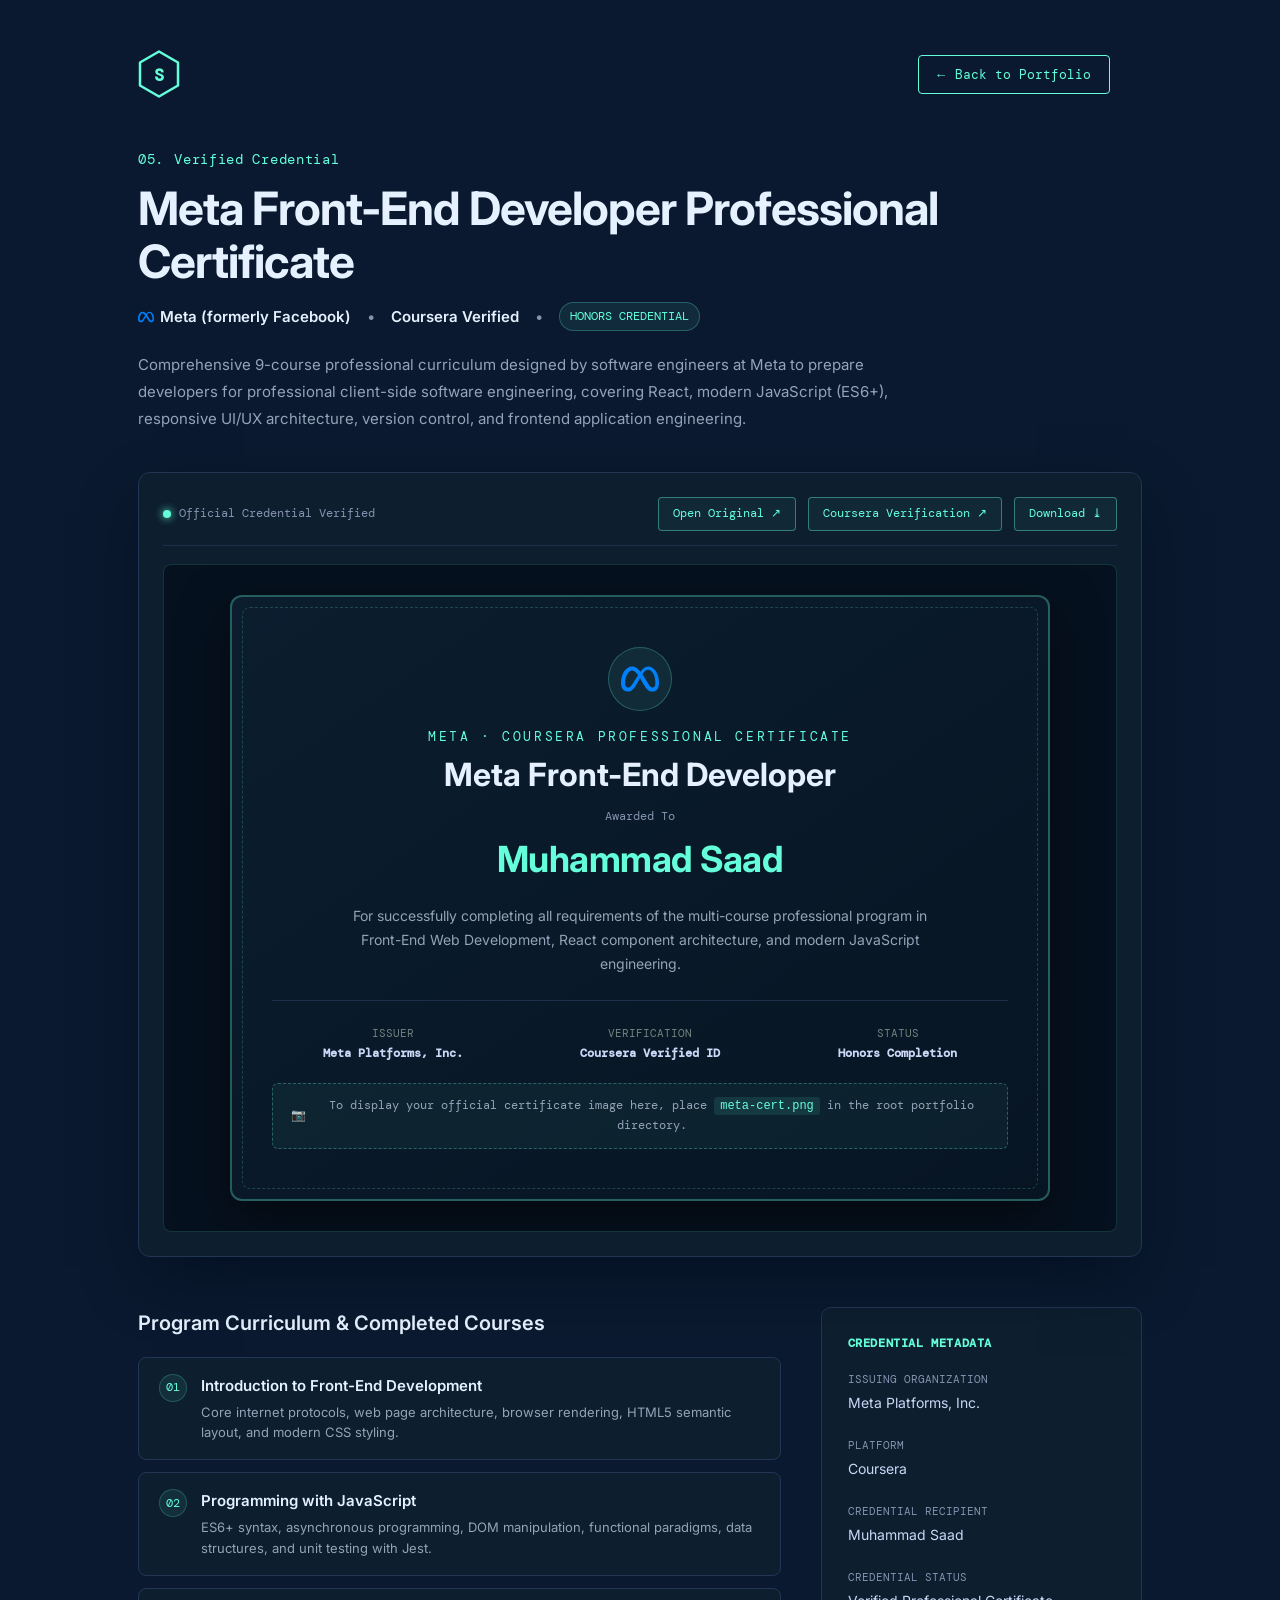
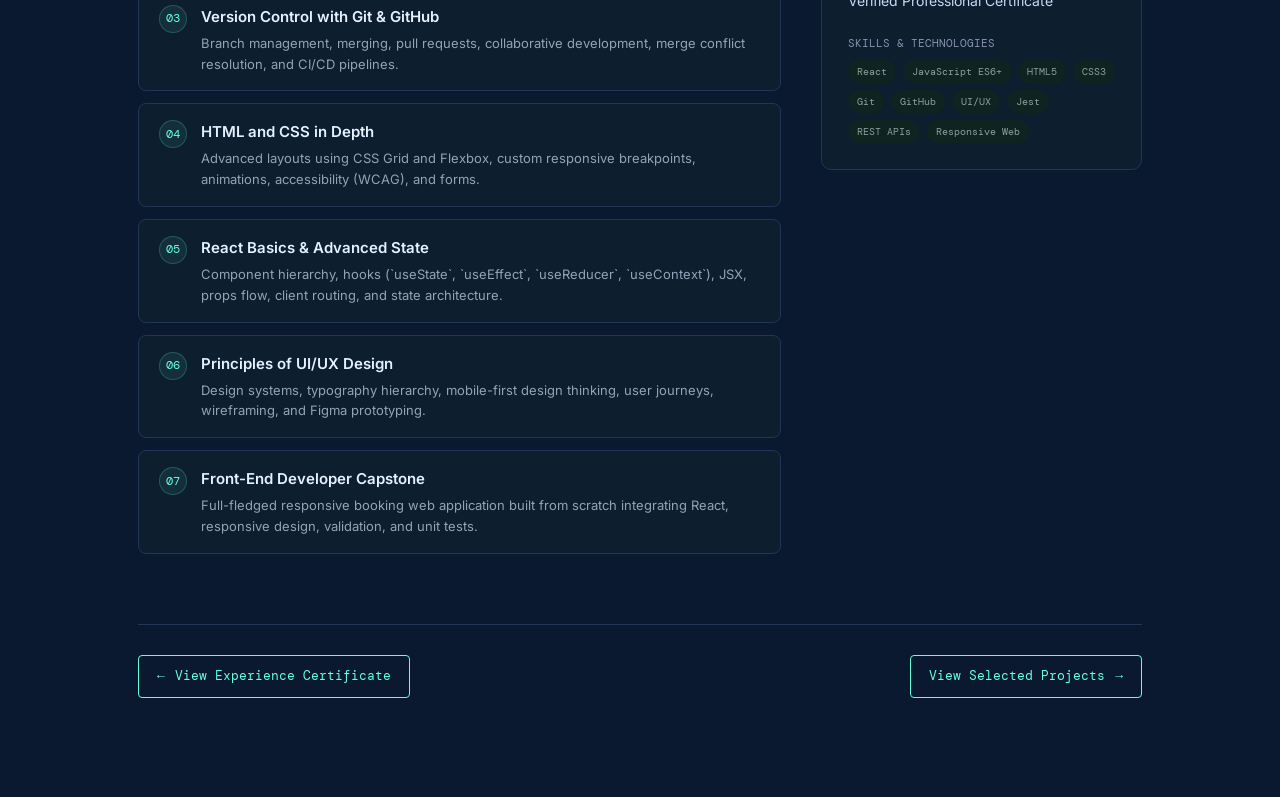
==== certifications/index.html @ 1298673d "Initial Project" ====
<!DOCTYPE html>
<html lang="en">

<head>
  <meta charset="UTF-8">
  <meta name="viewport" content="width=device-width, initial-scale=1.0">
  <meta name="description" content="Muhammad Saad — Meta Front-End Developer Professional Certificate">
  <title>Meta Certificate — Muhammad Saad</title>
  <link rel="preconnect" href="https://fonts.googleapis.com">
  <link rel="preconnect" href="https://fonts.gstatic.com" crossorigin>
  <link
    href="https://fonts.googleapis.com/css2?family=DM+Mono:wght@400;500&family=Inter:wght@400;500;600;700&display=swap"
    rel="stylesheet">
  <link rel="stylesheet" href="../style.css">
  <style>
    .cert-page {
      max-width: 1060px;
      margin: 0 auto;
      padding: 30px 28px 100px;
    }

    .cert-nav {
      display: flex;
      align-items: center;
      justify-content: space-between;
      padding: 20px 0 50px;
    }

    .back-btn {
      display: inline-flex;
      align-items: center;
      gap: 10px;
      font-family: var(--mono);
      font-size: 13px;
      color: var(--green);
      border: 1px solid var(--green);
      padding: 10px 18px;
      border-radius: 4px;
      transition: all 0.25s ease;
      background: transparent;
      text-decoration: none;
    }

    .back-btn:hover {
      background: rgba(100, 255, 218, 0.1);
      transform: translateX(-4px);
    }

    .cert-header {
      margin-bottom: 35px;
    }

    .cert-eyebrow {
      font-family: var(--mono);
      font-size: 14px;
      color: var(--green);
      margin-bottom: 12px;
      display: flex;
      align-items: center;
      gap: 10px;
      letter-spacing: 0.05em;
    }

    .cert-title {
      font-size: clamp(30px, 5vw, 46px);
      font-weight: 700;
      color: var(--white);
      line-height: 1.15;
      letter-spacing: -1px;
      margin-bottom: 14px;
    }

    .cert-meta {
      display: flex;
      flex-wrap: wrap;
      align-items: center;
      gap: 16px;
      font-size: 15px;
      color: var(--muted);
      margin-bottom: 20px;
    }

    .cert-meta .company-tag {
      color: var(--white);
      font-weight: 600;
    }

    .cert-meta .date-badge {
      font-family: var(--mono);
      font-size: 12px;
      color: var(--green);
      background: rgba(100, 255, 218, 0.08);
      border: 1px solid rgba(100, 255, 218, 0.25);
      padding: 4px 10px;
      border-radius: 20px;
    }

    .cert-description {
      max-width: 800px;
      font-size: 15px;
      line-height: 1.8;
      color: #94a3b8;
    }

    .cert-showcase {
      margin: 40px 0;
      background: #0d1e2e;
      border: 1px solid var(--line);
      border-radius: 12px;
      padding: 24px;
      box-shadow: 0 25px 60px -15px rgba(2, 12, 27, 0.7);
      position: relative;
      transition: border-color 0.3s ease;
    }

    .cert-showcase:hover {
      border-color: rgba(100, 255, 218, 0.4);
    }

    .cert-toolbar {
      display: flex;
      justify-content: space-between;
      align-items: center;
      margin-bottom: 18px;
      padding-bottom: 14px;
      border-bottom: 1px solid rgba(35, 53, 84, 0.7);
      flex-wrap: wrap;
      gap: 12px;
    }

    .cert-toolbar-info {
      font-family: var(--mono);
      font-size: 12px;
      color: var(--muted);
      display: flex;
      align-items: center;
      gap: 8px;
    }

    .cert-toolbar-info span {
      width: 8px;
      height: 8px;
      border-radius: 50%;
      background: var(--green);
      display: inline-block;
      box-shadow: 0 0 8px var(--green);
    }

    .cert-actions {
      display: flex;
      align-items: center;
      gap: 12px;
      flex-wrap: wrap;
    }

    .cert-action-btn {
      font-family: var(--mono);
      font-size: 12px;
      color: var(--green);
      border: 1px solid rgba(100, 255, 218, 0.4);
      padding: 6px 14px;
      border-radius: 4px;
      background: rgba(100, 255, 218, 0.05);
      transition: all 0.2s ease;
      text-decoration: none;
      display: inline-flex;
      align-items: center;
      gap: 6px;
    }

    .cert-action-btn:hover {
      background: rgba(100, 255, 218, 0.15);
      border-color: var(--green);
      transform: translateY(-2px);
    }

    .cert-image-frame {
      width: 100%;
      min-height: 480px;
      background: #06111f;
      border: 1px solid rgba(100, 255, 218, 0.15);
      border-radius: 8px;
      display: flex;
      align-items: center;
      justify-content: center;
      position: relative;
      overflow: hidden;
    }

    .cert-full-img {
      width: 100%;
      height: auto;
      max-height: 850px;
      object-fit: contain;
      display: block;
      border-radius: 6px;
    }

    /* Fallback certificate rendering */
    .cert-preview-card {
      width: 100%;
      max-width: 820px;
      padding: 50px 40px;
      margin: 30px auto;
      background: linear-gradient(145deg, #0b1d2e, #071523);
      border: 2px solid rgba(100, 255, 218, 0.3);
      border-radius: 12px;
      position: relative;
      box-shadow: 0 20px 50px rgba(0, 0, 0, 0.5);
      text-align: center;
    }

    .cert-preview-card::before {
      content: '';
      position: absolute;
      inset: 10px;
      border: 1px dashed rgba(100, 255, 218, 0.2);
      border-radius: 8px;
      pointer-events: none;
    }

    .cert-badge-icon {
      width: 64px;
      height: 64px;
      margin: 0 auto 16px;
      color: var(--green);
      display: flex;
      align-items: center;
      justify-content: center;
      background: rgba(100, 255, 218, 0.08);
      border: 1px solid rgba(100, 255, 218, 0.25);
      border-radius: 50%;
    }

    .cert-org-name {
      font-family: var(--mono);
      font-size: 13px;
      letter-spacing: 0.2em;
      color: var(--green);
      text-transform: uppercase;
      margin-bottom: 8px;
    }

    .cert-award-title {
      font-size: clamp(22px, 3.5vw, 32px);
      font-weight: 700;
      color: var(--white);
      margin-bottom: 12px;
      line-height: 1.25;
    }

    .cert-recipient-label {
      font-family: var(--mono);
      font-size: 12px;
      color: var(--muted);
      margin-bottom: 4px;
    }

    .cert-recipient-name {
      font-size: clamp(24px, 4vw, 36px);
      font-weight: 700;
      color: var(--green);
      letter-spacing: -0.5px;
      margin-bottom: 16px;
    }

    .cert-award-text {
      font-size: 14px;
      color: #94a3b8;
      max-width: 580px;
      margin: 0 auto 24px;
      line-height: 1.7;
    }

    .cert-seal-row {
      display: flex;
      align-items: center;
      justify-content: space-around;
      padding-top: 24px;
      border-top: 1px solid rgba(35, 53, 84, 0.8);
      margin-top: 20px;
      flex-wrap: wrap;
      gap: 16px;
    }

    .cert-seal-item {
      font-family: var(--mono);
      font-size: 11px;
      color: #73847f;
    }

    .cert-seal-item strong {
      color: #ccd6f6;
      display: block;
      font-size: 12px;
      margin-top: 2px;
    }

    .cert-hint-box {
      margin-top: 20px;
      background: rgba(100, 255, 218, 0.05);
      border: 1px dashed rgba(100, 255, 218, 0.3);
      border-radius: 6px;
      padding: 12px 18px;
      font-family: var(--mono);
      font-size: 12px;
      color: #94a3b8;
      display: inline-flex;
      align-items: center;
      gap: 8px;
    }

    .cert-hint-box code {
      color: var(--green);
      background: rgba(100, 255, 218, 0.1);
      padding: 2px 6px;
      border-radius: 3px;
    }

    /* Details Grid */
    .cert-details-grid {
      display: grid;
      grid-template-columns: 2fr 1fr;
      gap: 40px;
      margin-top: 50px;
    }

    .cert-details-block h3 {
      font-size: 20px;
      color: var(--white);
      margin-bottom: 18px;
      font-weight: 600;
    }

    .cert-modules-list {
      list-style: none;
      padding: 0;
      margin: 0;
      display: flex;
      flex-direction: column;
      gap: 12px;
    }

    .cert-module-item {
      display: flex;
      align-items: flex-start;
      gap: 14px;
      background: #0d1e2e;
      border: 1px solid var(--line);
      border-radius: 8px;
      padding: 16px 20px;
      transition: all 0.25s ease;
    }

    .cert-module-item:hover {
      border-color: rgba(100, 255, 218, 0.4);
      transform: translateX(4px);
    }

    .cert-module-num {
      font-family: var(--mono);
      font-size: 12px;
      color: var(--green);
      background: rgba(100, 255, 218, 0.08);
      border: 1px solid rgba(100, 255, 218, 0.2);
      width: 28px;
      height: 28px;
      border-radius: 50%;
      display: flex;
      align-items: center;
      justify-content: center;
      flex-shrink: 0;
    }

    .cert-module-content h4 {
      font-size: 15px;
      color: var(--white);
      margin-bottom: 4px;
      font-weight: 600;
    }

    .cert-module-content p {
      font-size: 13px;
      color: #94a3b8;
      line-height: 1.6;
      margin: 0;
    }

    .cert-sidebar {
      background: #0d1e2e;
      border: 1px solid var(--line);
      border-radius: 10px;
      padding: 26px;
      height: fit-content;
    }

    .cert-sidebar h4 {
      font-family: var(--mono);
      font-size: 12px;
      color: var(--green);
      letter-spacing: 0.05em;
      text-transform: uppercase;
      margin-bottom: 18px;
    }

    .cert-sidebar-item {
      margin-bottom: 22px;
    }

    .cert-sidebar-item:last-child {
      margin-bottom: 0;
    }

    .cert-sidebar-item label {
      display: block;
      font-family: var(--mono);
      font-size: 11px;
      color: var(--muted);
      text-transform: uppercase;
      margin-bottom: 4px;
    }

    .cert-sidebar-item p {
      color: #ccd6f6;
      font-size: 14px;
      margin: 0;
    }

    .cert-sidebar .tags {
      margin-top: 8px;
    }

    .cert-footer-nav {
      margin-top: 70px;
      padding-top: 30px;
      border-top: 1px solid var(--line);
      display: flex;
      justify-content: space-between;
      align-items: center;
      flex-wrap: wrap;
      gap: 16px;
    }

    @media (max-width: 768px) {
      .cert-page {
        padding: 20px 18px 80px;
      }

      .cert-details-grid {
        grid-template-columns: 1fr;
        gap: 30px;
      }

      .cert-showcase {
        padding: 16px;
      }

      .cert-preview-card {
        padding: 30px 18px;
      }
    }
  </style>
</head>

<body>
  <div class="cert-page">
    <nav class="cert-nav">
      <a class="logo" href="../#top" aria-label="home">
        <svg viewBox="0 0 84 96" width="42" height="48" fill="none" xmlns="http://www.w3.org/2000/svg">
          <polygon points="42 3, 80 25, 80 71, 42 93, 4 71, 4 25" stroke="#64ffda" stroke-width="5"
            stroke-linecap="round" stroke-linejoin="round" />
          <text x="42" y="61" text-anchor="middle" fill="#64ffda" font-size="34" font-family="'DM Mono', monospace"
            font-weight="600">S</text>
        </svg>
      </a>
      <a href="../#certifications" class="back-btn">
        <span>←</span> Back to Portfolio
      </a>
    </nav>

    <header class="cert-header">
      <div class="cert-eyebrow">
        <span>05.</span> Verified Credential
      </div>
      <h1 class="cert-title">Meta Front-End Developer Professional Certificate</h1>
      <div class="cert-meta">
        <span class="company-tag" style="display:inline-flex; align-items:center; gap:6px;">
          <svg viewBox="0 0 24 24" width="16" height="16" fill="#0081FB">
            <path
              d="M6.915 4.03c-1.968 0-3.683 1.28-4.871 3.113C.704 9.208 0 11.883 0 14.449c0 .706.07 1.369.21 1.973a6.624 6.624 0 0 0 .265.86 5.297 5.297 0 0 0 .371.761c.696 1.159 1.818 1.927 3.593 1.927 1.497 0 2.633-.671 3.965-2.444.76-1.012 1.144-1.626 2.663-4.32l.756-1.339.186-.325c.061.1.121.196.183.3l2.152 3.595c.724 1.21 1.665 2.556 2.47 3.314 1.046.987 1.992 1.22 3.06 1.22 1.075 0 1.876-.355 2.455-.843a3.743 3.743 0 0 0 .81-.973c.542-.939.861-2.127.861-3.745 0-2.72-.681-5.357-2.084-7.45-1.282-1.912-2.957-2.93-4.716-2.93-1.047 0-2.088.467-3.053 1.308-.652.57-1.257 1.29-1.82 2.05-.69-.875-1.335-1.547-1.958-2.056-1.182-.966-2.315-1.303-3.454-1.303zm10.16 2.053c1.147 0 2.188.758 2.992 1.999 1.132 1.748 1.647 4.195 1.647 6.4 0 1.548-.368 2.9-1.839 2.9-.58 0-1.027-.23-1.664-1.004-.496-.601-1.343-1.878-2.832-4.358l-.617-1.028a44.908 44.908 0 0 0-1.255-1.98c.07-.109.141-.224.211-.327 1.12-1.667 2.118-2.602 3.358-2.602zm-10.201.553c1.265 0 2.058.791 2.675 1.446.307.327.737.871 1.234 1.579l-1.02 1.566c-.757 1.163-1.882 3.017-2.837 4.338-1.191 1.649-1.81 1.817-2.486 1.817-.524 0-1.038-.237-1.383-.794-.263-.426-.464-1.13-.464-2.046 0-2.221.63-4.535 1.66-6.088.454-.687.964-1.226 1.533-1.533a2.264 2.264 0 0 1 1.088-.285z" />
          </svg>
          Meta (formerly Facebook)
        </span>
        <span>•</span>
        <span class="company-tag">Coursera Verified</span>
        <span>•</span>
        <span class="date-badge">HONORS CREDENTIAL</span>
      </div>
      <p class="cert-description">
        Comprehensive 9-course professional curriculum designed by software engineers at Meta to prepare developers
        for professional client-side software engineering, covering React, modern JavaScript (ES6+), responsive UI/UX
        architecture, version control, and frontend application engineering.
      </p>
    </header>

    <section class="cert-showcase">
      <div class="cert-toolbar">
        <div class="cert-toolbar-info">
          <span></span> Official Credential Verified
        </div>
        <div class="cert-actions">
          <a href="../meta-cert.png" target="_blank" class="cert-action-btn" title="Open certificate image in new tab">
            Open Original ↗
          </a>
          <a href="https://www.coursera.org/" target="_blank" rel="noreferrer" class="cert-action-btn"
            title="Verify on Coursera">
            Coursera Verification ↗
          </a>
          <a href="../meta-cert.png" target="_blank" download="Muhammad_Saad_Meta_Certificate.png"
            class="cert-action-btn" title="Download certificate image">
            Download ⤓
          </a>
        </div>
      </div>

      <div class="cert-image-frame">
        <img src="../meta-cert.png" alt="Meta Front-End Developer Certificate — Muhammad Saad" class="cert-full-img"
          style="display:none;"
          onload="this.style.display='block'; if(this.nextElementSibling) this.nextElementSibling.style.display='none';"
          onerror="this.style.display='none'; if(this.nextElementSibling) this.nextElementSibling.style.display='block';">

        <!-- High-End Fallback Certificate Rendering -->
        <div class="cert-preview-card">
          <div class="cert-badge-icon">
            <svg viewBox="0 0 24 24" width="38" height="38" fill="#0081FB" role="img" aria-label="Meta">
              <path
                d="M6.915 4.03c-1.968 0-3.683 1.28-4.871 3.113C.704 9.208 0 11.883 0 14.449c0 .706.07 1.369.21 1.973a6.624 6.624 0 0 0 .265.86 5.297 5.297 0 0 0 .371.761c.696 1.159 1.818 1.927 3.593 1.927 1.497 0 2.633-.671 3.965-2.444.76-1.012 1.144-1.626 2.663-4.32l.756-1.339.186-.325c.061.1.121.196.183.3l2.152 3.595c.724 1.21 1.665 2.556 2.47 3.314 1.046.987 1.992 1.22 3.06 1.22 1.075 0 1.876-.355 2.455-.843a3.743 3.743 0 0 0 .81-.973c.542-.939.861-2.127.861-3.745 0-2.72-.681-5.357-2.084-7.45-1.282-1.912-2.957-2.93-4.716-2.93-1.047 0-2.088.467-3.053 1.308-.652.57-1.257 1.29-1.82 2.05-.69-.875-1.335-1.547-1.958-2.056-1.182-.966-2.315-1.303-3.454-1.303zm10.16 2.053c1.147 0 2.188.758 2.992 1.999 1.132 1.748 1.647 4.195 1.647 6.4 0 1.548-.368 2.9-1.839 2.9-.58 0-1.027-.23-1.664-1.004-.496-.601-1.343-1.878-2.832-4.358l-.617-1.028a44.908 44.908 0 0 0-1.255-1.98c.07-.109.141-.224.211-.327 1.12-1.667 2.118-2.602 3.358-2.602zm-10.201.553c1.265 0 2.058.791 2.675 1.446.307.327.737.871 1.234 1.579l-1.02 1.566c-.757 1.163-1.882 3.017-2.837 4.338-1.191 1.649-1.81 1.817-2.486 1.817-.524 0-1.038-.237-1.383-.794-.263-.426-.464-1.13-.464-2.046 0-2.221.63-4.535 1.66-6.088.454-.687.964-1.226 1.533-1.533a2.264 2.264 0 0 1 1.088-.285z" />
            </svg>
          </div>
          <div class="cert-org-name">Meta · Coursera Professional Certificate</div>
          <h2 class="cert-award-title">Meta Front-End Developer</h2>
          <div class="cert-recipient-label">Awarded To</div>
          <div class="cert-recipient-name">Muhammad Saad</div>
          <p class="cert-award-text">
            For successfully completing all requirements of the multi-course professional program in Front-End Web
            Development, React component architecture, and modern JavaScript engineering.
          </p>

          <div class="cert-seal-row">
            <div class="cert-seal-item">
              ISSUER
              <strong>Meta Platforms, Inc.</strong>
            </div>
            <div class="cert-seal-item">
              VERIFICATION
              <strong>Coursera Verified ID</strong>
            </div>
            <div class="cert-seal-item">
              STATUS
              <strong>Honors Completion</strong>
            </div>
          </div>

          <div class="cert-hint-box">
            <span>📷</span>
            <span>To display your official certificate image here, place <code>meta-cert.png</code> in the root portfolio directory.</span>
          </div>
        </div>
      </div>
    </section>

    <div class="cert-details-grid">
      <div class="cert-details-block">
        <h3>Program Curriculum &amp; Completed Courses</h3>
        <ul class="cert-modules-list">
          <li class="cert-module-item">
            <span class="cert-module-num">01</span>
            <div class="cert-module-content">
              <h4>Introduction to Front-End Development</h4>
              <p>Core internet protocols, web page architecture, browser rendering, HTML5 semantic layout, and modern CSS styling.</p>
            </div>
          </li>
          <li class="cert-module-item">
            <span class="cert-module-num">02</span>
            <div class="cert-module-content">
              <h4>Programming with JavaScript</h4>
              <p>ES6+ syntax, asynchronous programming, DOM manipulation, functional paradigms, data structures, and unit testing with Jest.</p>
            </div>
          </li>
          <li class="cert-module-item">
            <span class="cert-module-num">03</span>
            <div class="cert-module-content">
              <h4>Version Control with Git &amp; GitHub</h4>
              <p>Branch management, merging, pull requests, collaborative development, merge conflict resolution, and CI/CD pipelines.</p>
            </div>
          </li>
          <li class="cert-module-item">
            <span class="cert-module-num">04</span>
            <div class="cert-module-content">
              <h4>HTML and CSS in Depth</h4>
              <p>Advanced layouts using CSS Grid and Flexbox, custom responsive breakpoints, animations, accessibility (WCAG), and forms.</p>
            </div>
          </li>
          <li class="cert-module-item">
            <span class="cert-module-num">05</span>
            <div class="cert-module-content">
              <h4>React Basics &amp; Advanced State</h4>
              <p>Component hierarchy, hooks (`useState`, `useEffect`, `useReducer`, `useContext`), JSX, props flow, client routing, and state architecture.</p>
            </div>
          </li>
          <li class="cert-module-item">
            <span class="cert-module-num">06</span>
            <div class="cert-module-content">
              <h4>Principles of UI/UX Design</h4>
              <p>Design systems, typography hierarchy, mobile-first design thinking, user journeys, wireframing, and Figma prototyping.</p>
            </div>
          </li>
          <li class="cert-module-item">
            <span class="cert-module-num">07</span>
            <div class="cert-module-content">
              <h4>Front-End Developer Capstone</h4>
              <p>Full-fledged responsive booking web application built from scratch integrating React, responsive design, validation, and unit tests.</p>
            </div>
          </li>
        </ul>
      </div>

      <aside class="cert-sidebar">
        <h4>Credential Metadata</h4>
        <div class="cert-sidebar-item">
          <label>Issuing Organization</label>
          <p>Meta Platforms, Inc.</p>
        </div>
        <div class="cert-sidebar-item">
          <label>Platform</label>
          <p>Coursera</p>
        </div>
        <div class="cert-sidebar-item">
          <label>Credential Recipient</label>
          <p>Muhammad Saad</p>
        </div>
        <div class="cert-sidebar-item">
          <label>Credential Status</label>
          <p>Verified Professional Certificate</p>
        </div>
        <div class="cert-sidebar-item">
          <label>Skills &amp; Technologies</label>
          <div class="tags">
            <span>React</span>
            <span>JavaScript ES6+</span>
            <span>HTML5</span>
            <span>CSS3</span>
            <span>Git</span>
            <span>GitHub</span>
            <span>UI/UX</span>
            <span>Jest</span>
            <span>REST APIs</span>
            <span>Responsive Web</span>
          </div>
        </div>
      </aside>
    </div>

    <div class="cert-footer-nav">
      <a href="../experience/index.html" class="back-btn">
        <span>←</span> View Experience Certificate
      </a>
      <a href="../projects/geargo.html" class="back-btn">
        View Selected Projects <span>→</span>
      </a>
    </div>
  </div>
</body>

</html>
---- style.css ----
* {
  box-sizing: border-box;
  margin: 0;
  padding: 0
}

:root {
  --bg: #0a192f;
  --bg2: #112240;
  --text: #8892b0;
  --text-bright: #ccd6f6;
  --muted: #8892b0;
  --green: #64ffda;
  --green-soft: rgba(100, 255, 218, 0.1);
  --line: #233554;
  --white: #e6f1ff;
  --mono: "DM Mono", monospace;
  --sans: "Inter", sans-serif
}

html {
  scroll-behavior: smooth;
  scroll-padding-top: 85px;
}

body {
  background: var(--bg);
  color: var(--text);
  font-family: var(--sans);
  line-height: 1.6;
  overflow-x: hidden
}

::selection {
  background: var(--green);
  color: #06100d
}

a {
  color: inherit;
  text-decoration: none
}

.site-header {
  position: fixed;
  top: 0;
  left: 0;
  width: 100%;
  height: 100px;
  padding: 0 clamp(20px, 4vw, 50px);
  display: flex;
  align-items: center;
  justify-content: space-between;
  z-index: 1000;
  background: transparent;
  box-shadow: none;
  transform: translateY(0);
  transition: transform 0.35s cubic-bezier(0.645, 0.045, 0.355, 1),
    height 0.3s ease,
    background 0.3s ease,
    box-shadow 0.3s ease;
}

/* Scrolled state: away from top, show shadow & glass effect */
.site-header.nav-scrolled {
  height: 72px;
  background: rgba(10, 25, 47, 0.85);
  backdrop-filter: blur(12px);
  -webkit-backdrop-filter: blur(12px);
  box-shadow: 0 10px 30px -10px rgba(2, 12, 27, 0.75);
}

/* Hidden state: scrolled down, slide up out of viewport */
.site-header.nav-hidden {
  transform: translateY(-100%);
  box-shadow: none;
}

.logo {
  display: flex;
  align-items: center;
  font-family: var(--mono);
  font-size: 20px;
  font-weight: 500;
  color: var(--green);
  text-decoration: none;
  letter-spacing: -0.01em;
  transition: all .25s ease;
}

.logo:hover {
  color: var(--white);
}

nav {
  display: flex;
  align-items: center;
  gap: 50px;
  margin-left: auto;
  margin-right: 32px
}

nav a {
  font: 400 13px var(--mono);
  color: #ccd6f6;
  transition: color 0.25s ease;
}

nav a:hover,
nav a.active {
  color: var(--green);
}

.resume-btn {
  border: 1px solid var(--green);
  border-radius: 4px;
  padding: 10px 16px;
  color: var(--green);
  font: 400 13px var(--mono);
  background: transparent;
  transition: .25s
}

.resume-btn:hover {
  background: rgba(100, 255, 218, .1)
}

.side-left {
  width: 40px;
  position: fixed;
  bottom: 0;
  left: 40px;
  right: auto;
  z-index: 10;
  display: flex;
  flex-direction: column;
  align-items: center
}

.social-list {
  display: flex;
  flex-direction: column;
  align-items: center;
  margin: 0;
  padding: 0;
  list-style: none;
  gap: 22px
}

.social-list a {
  color: #a8b2d1;
  display: inline-block;
  transition: .25s ease
}

.social-list a:hover {
  color: var(--green);
  transform: translateY(-3px)
}

.social-list svg {
  width: 20px;
  height: 20px
}

.side-line {
  width: 1px;
  height: 90px;
  background: #a8b2d1;
  margin-top: 20px;
  opacity: .6
}

.side-right {
  width: 40px;
  position: fixed;
  bottom: 0;
  left: auto;
  right: 40px;
  z-index: 10;
  display: flex;
  flex-direction: column;
  align-items: center
}

.email-wrapper a {
  font: 400 12px var(--mono);
  letter-spacing: .12em;
  color: #a8b2d1;
  writing-mode: vertical-rl;
  display: inline-block;
  transition: .25s ease
}

.email-wrapper a:hover {
  color: var(--green);
  transform: translateY(-3px)
}

.hero {
  max-width: 1000px;
  min-height: 100vh;
  margin: 0 auto;
  padding: 100px 28px 40px;
  display: flex;
  flex-direction: column;
  justify-content: center;
  align-items: flex-start;
}

.eyebrow {
  font: 400 16px var(--mono);
  letter-spacing: .02em;
  color: var(--green);
  margin-bottom: 28px
}

.hero h1,
.hero-title {
  font-size: clamp(40px, 8vw, 70px);
  /* font-size: 70px; */
  font-weight: 600;
  line-height: 1.1;
  letter-spacing: -1px;
  color: #ccd6f6;
  margin: 0
}

.hero h2,
.hero-subtitle {
  font-size: clamp(40px, 8vw, 50px);
  font-weight: 600;
  line-height: 1.1;
  letter-spacing: -1px;
  color: #8892b0;
  margin-top: 10px
}

.hero-copy {
  max-width: 540px;
  color: #8892b0;
  font-size: clamp(15px, 2vw, 18px);
  margin-top: 24px;
  line-height: 1.6
}

.highlight-link {
  color: var(--green);
  text-decoration: none;
  display: inline-block
}

.highlight-link:hover {
  text-decoration: underline
}

.hero-actions {
  display: flex;
  align-items: center;
  margin-top: 48px
}

.hero-btn {
  display: inline-block;
  border: 1px solid var(--green);
  color: var(--green);
  background: transparent;
  font: 500 14px var(--mono);
  padding: 20px 28px;
  border-radius: 4px;
  text-decoration: none;
  line-height: 1;
  transition: .25s cubic-bezier(.645, .045, .355, 1)
}

.hero-btn:hover {
  background: rgba(100, 255, 218, .1);
  transform: translateY(-3px)
}

.date,
.project-number,
.skill-title,
.cert-row span,
.company {
  font: 500 11px var(--mono);
  letter-spacing: .06em;
  color: var(--green)
}

.section {
  max-width: 1000px;
  margin: 0 auto;
  padding: 125px 28px 0
}

.section-label {
  display: flex;
  align-items: center;
  position: relative;
  margin-bottom: 40px;
  width: 100%;
  font-family: var(--sans);
  font-size: clamp(24px, 5vw, 25px);
  font-weight: 700;
  color: #ccd6f6;
  white-space: nowrap;
  letter-spacing: -0.02em;
  text-transform: none;
}

.section-label span {
  position: relative;
  color: var(--green);
  font-family: var(--mono);
  font-size: clamp(16px, 3vw, 20px);
  font-weight: 400;
  margin-right: 12px;
}

.section-label::after {
  content: "";
  display: block;
  position: relative;
  width: 300px;
  max-width: 100%;
  height: 1px;
  margin-left: 20px;
  background-color: var(--line);
}

.about-grid {
  display: grid;
  grid-template-columns: 1fr;
  gap: 90px
}

.about h3 {
  font-size: 30px;
  line-height: 1.3;
  font-weight: 500;
  letter-spacing: -1.2px;
  color: var(--white)
}

.about h3 em,
.contact h2 em {
  font-style: normal;
  color: #73847f
}

.about-copy {
  color: var(--muted);
  font-size: 16px;
  line-height: 1.9
}

.about-copy p+p {
  margin-top: 20px
}

.experience-row {
  display: grid;
  grid-template-columns: 250px 1fr;
  gap: 35px;
  padding: 31px 14px;
  margin: 0 -14px;
  border-top: 1px solid var(--line);
  align-items: start;
  transition: background .25s ease;
  text-decoration: none;
  color: inherit;
  cursor: pointer;
  border-radius: 6px;
}

.experience-row:last-child {
  border-bottom: 1px solid var(--line);
}

.experience-row:hover {
  background: rgba(18, 42, 36, .25);
}

.experience-row:hover .experience-main h3 {
  color: var(--green);
}

.experience-row:hover .experience-main h3 span {
  transform: translate(2px, -2px);
  display: inline-block;
  transition: transform .2s ease;
}

.experience-cert {
  width: 100%;
  aspect-ratio: 4 / 3;
  background: #0d201c;
  border: 1px solid #1d3932;
  border-radius: 6px;
  overflow: hidden;
  display: flex;
  align-items: center;
  justify-content: center;
  position: relative;
  transition: border-color .25s ease;
}

.experience-cert:hover {
  border-color: var(--green);
}

.cert-img {
  width: 100%;
  height: 100%;
  object-fit: cover;
  display: block;
}

.cert-placeholder {
  display: flex;
  flex-direction: column;
  align-items: center;
  justify-content: center;
  gap: 8px;
  width: 100%;
  height: 100%;
  color: #58716a;
  padding: 16px;
  text-align: center;
  background: linear-gradient(135deg, rgba(13, 32, 28, 0.85), rgba(8, 21, 18, 0.95));
  border: 1px dashed #27473e;
  border-radius: 5px;
  transition: .3s;
}

.experience-cert:hover .cert-placeholder {
  border-color: rgba(100, 255, 218, 0.4);
}

.cert-placeholder svg {
  color: var(--green);
  opacity: 0.85;
  transition: transform .25s ease;
}

.experience-cert:hover .cert-placeholder svg {
  transform: scale(1.08);
  opacity: 1;
}

.cert-placeholder span {
  font: 500 12px var(--mono);
  color: #b7c6c1;
  letter-spacing: .04em;
}

.cert-placeholder small {
  font: 400 10px var(--mono);
  color: #61736e;
}

.experience-main .date {
  margin-bottom: 6px;
}

.experience-main h3 {
  font-size: 18px;
  color: var(--white);
  font-weight: 600
}

.experience-main h3 span {
  color: var(--green);
  font-size: 14px;
  margin-left: 5px
}

.company {
  margin-top: 4px;
  color: #61736e
}

.experience-main>p:not(.company) {
  color: var(--muted);
  font-size: 13px;
  line-height: 1.8;
  max-width: 650px;
  margin-top: 17px
}

.tags {
  display: flex;
  flex-wrap: wrap;
  gap: 7px;
  margin-top: 16px
}

.tags span {
  font: 400 10px var(--mono);
  color: #8fa19c;
  background: #0d2420;
  border-radius: 20px;
  padding: 5px 9px
}

.projects .section-label {
  margin-bottom: 35px
}

.project-row {
  display: grid;
  grid-template-columns: 285px 1fr;
  min-height: 190px;
  border-top: 1px solid var(--line);
  padding: 27px 14px;
  margin: 0 -14px;
  gap: 34px;
  transition: background .25s ease;
  text-decoration: none;
  color: inherit;
  cursor: pointer;
  border-radius: 6px;
}

.project-row:last-of-type {
  border-bottom: 1px solid var(--line);
}

.project-row:hover {
  background: rgba(18, 42, 36, .25);
}

.project-image {
  width: 100%;
  aspect-ratio: 16 / 10;
  min-height: 150px;
  background: #0d201c;
  border: 1px solid #1d3932;
  border-radius: 6px;
  overflow: hidden;
  display: flex;
  align-items: center;
  justify-content: center;
  position: relative;
  transition: border-color .25s ease;
}

.project-row:hover .project-image,
.project-image:hover {
  border-color: var(--green);
}

.project-img {
  width: 100%;
  height: 100%;
  object-fit: cover;
  display: block;
}

/* Mobile App Project Thumbnail Framing on Home Page */
.project-image.project-image-mobile {
  background: radial-gradient(circle at center, rgba(100, 255, 218, 0.08) 0%, #07171d 75%);
  padding: 8px;
  display: flex;
  align-items: center;
  justify-content: center;
}

.mini-phone-frame {
  height: 94%;
  max-height: 156px;
  aspect-ratio: 9 / 18.5;
  background: #060e17;
  border: 3px solid #1a2c3a;
  border-radius: 14px;
  overflow: hidden;
  box-shadow: 0 8px 20px -4px rgba(0, 0, 0, 0.8), 0 0 12px rgba(100, 255, 218, 0.12);
  display: flex;
  align-items: center;
  justify-content: center;
  position: relative;
  transition: transform 0.25s ease, border-color 0.25s ease, box-shadow 0.25s ease;
}

.mini-phone-pill {
  position: absolute;
  top: 3px;
  left: 50%;
  transform: translateX(-50%);
  width: 20px;
  height: 2px;
  background: #2a3e5c;
  border-radius: 2px;
  z-index: 3;
  opacity: 0.85;
}

.project-row:hover .mini-phone-frame {
  transform: scale(1.05) translateY(-2px);
  border-color: rgba(100, 255, 218, 0.55);
  box-shadow: 0 12px 26px -4px rgba(0, 0, 0, 0.95), 0 0 20px rgba(100, 255, 218, 0.25);
}

.mini-phone-frame .project-img {
  width: 100%;
  height: 100%;
  object-fit: cover;
  display: block;
  border-radius: 10px;
}

.mini-phone-frame .project-placeholder {
  border: none;
  background: transparent;
  padding: 6px 4px;
  gap: 4px;
}

.mini-phone-frame .project-placeholder span {
  font-size: 10px;
  white-space: nowrap;
}

.mini-phone-frame .project-placeholder small {
  font-size: 8px;
}

.project-image-mobile>.project-img {
  width: auto;
  max-width: 80%;
  height: 90%;
  max-height: 154px;
  object-fit: contain;
  border-radius: 12px;
  border: 2px solid rgba(100, 255, 218, 0.25);
}

.project-placeholder {
  display: flex;
  flex-direction: column;
  align-items: center;
  justify-content: center;
  gap: 8px;
  width: 100%;
  height: 100%;
  color: #58716a;
  padding: 16px;
  text-align: center;
  background: linear-gradient(135deg, rgba(13, 32, 28, 0.85), rgba(8, 21, 18, 0.95));
  border: 1px dashed #27473e;
  border-radius: 5px;
  transition: border-color .25s ease;
}

.project-row:hover .project-placeholder,
.project-image:hover .project-placeholder {
  border-color: rgba(100, 255, 218, 0.4);
}

.project-placeholder svg {
  color: var(--green);
  opacity: 0.85;
  transition: opacity .25s ease;
}

.project-row:hover .project-placeholder svg,
.project-image:hover .project-placeholder svg {
  opacity: 1;
}

.project-placeholder span {
  font: 500 12px var(--mono);
  color: #b7c6c1;
  letter-spacing: .04em;
}

.project-placeholder small {
  font: 400 10px var(--mono);
  color: #61736e;
}

.project-row:hover .arrow {
  color: var(--green);
  transform: translate(2px, -2px);
  display: inline-block;
  transition: transform .2s ease, color .2s ease;
}

.project-info {
  padding: 2px 0
}

.project-top {
  display: flex;
  justify-content: space-between;
  align-items: center
}

.arrow {
  font-size: 16px;
  color: #58716a;
  transition: transform .2s ease, color .2s ease;
}

.project-links {
  display: flex;
  align-items: center;
  gap: 12px;
}

.project-icon-link {
  color: #73847f;
  display: inline-flex;
  align-items: center;
  justify-content: center;
  transition: all 0.2s ease;
  text-decoration: none;
  cursor: pointer;
  position: relative;
  z-index: 2;
}

.project-icon-link:hover {
  color: var(--green);
  transform: translateY(-2px);
}

.project-icon-link:hover .arrow {
  color: var(--green);
  transform: translate(2px, -2px);
}

.project-info h3 {
  font-size: 21px;
  color: var(--white);
  font-weight: 600;
  margin-top: 8px;
  letter-spacing: -.5px;
  transition: color 0.2s ease;
}

.project-row:hover .project-info h3 {
  color: var(--green);
}

.project-info>p {
  color: var(--muted);
  font-size: 12.5px;
  line-height: 1.75;
  max-width: 580px;
  margin-top: 8px
}

.project-info .tags {
  margin-top: 13px
}

.archive-link {
  text-align: right;
  margin-top: 22px;
  font: 500 11px var(--mono);
  color: var(--green)
}

.skills-grid {
  border-top: 1px solid var(--line);
  display: grid;
  grid-template-columns: 1fr 1fr
}

.skill-group {
  padding: 26px 24px 30px 0;
  border-bottom: 1px solid var(--line)
}

.skill-group:nth-child(odd) {
  border-right: 1px solid var(--line);
  padding-right: 35px
}

.skill-group:nth-child(even) {
  padding-left: 35px
}

.skill-group h3 {
  font-size: 16px;
  line-height: 1.6;
  color: #b7c6c1;
  font-weight: 500;
  margin-top: 9px
}

.learning-row {
  display: grid;
  grid-template-columns: 1fr 1fr;
  gap: 70px;
  border-bottom: 1px solid var(--line);
  padding-bottom: 35px
}

.learning-row h3 {
  font-size: 28px;
  color: var(--white);
  font-weight: 500;
  line-height: 1.25;
  margin-top: 8px
}

.learning-row>p {
  color: var(--muted);
  font-size: 13px;
  line-height: 1.8
}

.cert-compact-card {
  display: flex;
  align-items: center;
  gap: 22px;
  background: rgba(18, 42, 36, 0.22);
  border: 1px solid var(--line);
  border-radius: 8px;
  padding: 14px 20px;
  text-decoration: none;
  color: inherit;
  cursor: pointer;
  transition: all 0.25s ease;
  margin: 18px 0 32px;
}

.cert-compact-card:hover {
  background: rgba(18, 42, 36, 0.45);
  border-color: rgba(100, 255, 218, 0.4);
  /* transform: translateY(-2px); */
}

.cert-compact-thumb {
  width: 110px;
  height: 72px;
  flex-shrink: 0;
  background: #0d201c;
  border: 1px solid #1d3932;
  border-radius: 5px;
  overflow: hidden;
  display: flex;
  align-items: center;
  justify-content: center;
  position: relative;
  transition: border-color 0.25s ease;
}

.cert-compact-card:hover .cert-compact-thumb {
  border-color: var(--green);
}

.cert-placeholder-compact {
  display: flex;
  flex-direction: column;
  align-items: center;
  justify-content: center;
  gap: 4px;
  width: 100%;
  height: 100%;
  color: #58716a;
  background: linear-gradient(135deg, rgba(13, 32, 28, 0.9), rgba(8, 21, 18, 0.95));
  padding: 6px;
  text-align: center;
  border: 1px dashed #27473e;
  border-radius: 4px;
  transition: border-color 0.25s ease;
}

.cert-compact-card:hover .cert-placeholder-compact {
  border-color: rgba(100, 255, 218, 0.4);
}

.cert-placeholder-compact svg {
  color: var(--green);
  opacity: 0.85;
  transition: transform 0.2s ease;
}

.cert-compact-card:hover .cert-placeholder-compact svg {
  transform: scale(1.1);
}

.cert-placeholder-compact span {
  font: 500 10px var(--mono);
  color: #b7c6c1;
  letter-spacing: 0.04em;
}

.cert-compact-info {
  flex: 1;
  min-width: 0;
  display: flex;
  align-items: center;
  gap: 14px;
}

.meta-brand-icon {
  flex-shrink: 0;
  display: inline-block;
  vertical-align: middle;
  transition: transform 0.25s ease;
}

.cert-compact-card:hover .meta-brand-icon {
  transform: scale(1.15);
}

.cert-text-group {
  display: flex;
  flex-direction: column;
}

.cert-text-group h3 {
  font-size: 18px;
  color: var(--white);
  font-weight: 600;
  letter-spacing: -0.3px;
  margin: 0;
  transition: color 0.2s ease;
}

.cert-compact-card:hover .cert-text-group h3 {
  color: var(--green);
}

.cert-year {
  display: block;
  font: 400 13px var(--mono);
  color: var(--green);
  margin-top: 3px;
  letter-spacing: 0.05em;
}

.cert-compact-arrow {
  font-size: 18px;
  color: #58716a;
  transition: all 0.2s ease;
  padding-left: 8px;
}

.cert-compact-card:hover .cert-compact-arrow {
  color: var(--green);
  transform: translate(3px, -3px);
}

.cert-row {
  display: grid;
  grid-template-columns: 45px 1fr 100px;
  align-items: center;
  border-bottom: 1px solid var(--line);
  padding: 19px 0;
  font-size: 12px;
  color: #aebdb8;
  transition: all 0.25s ease;
}

.cert-row:hover {
  background: rgba(18, 42, 36, 0.25);
  padding-left: 10px;
  padding-right: 10px;
  border-radius: 4px;
}

.cert-row strong {
  font-weight: 500;
  color: #cad6d2;
  transition: color 0.2s ease;
}

.cert-row:hover strong {
  color: var(--green);
}

.cert-row span:last-child {
  text-align: right;
  color: #61736e;
  transition: all 0.2s ease;
}

.cert-row:hover span:last-child {
  color: var(--green);
}

.contact {
  max-width: 1000px;
  margin: 170px auto 0;
  padding: 130px 28px;
  text-align: center;
  border-top: 1px solid var(--line)
}

.contact h2 {
  font-size: clamp(38px, 6vw, 65px);
  line-height: 1.08;
  letter-spacing: -2.5px;
  color: var(--white);
  font-weight: 600;
  margin: 18px 0
}

.contact>p:not(.eyebrow) {
  color: var(--muted);
  font-size: 13px;
  margin-bottom: 30px
}

footer {
  max-width: 1000px;
  margin: auto;
  padding: 35px 28px 45px;
  border-top: 1px solid var(--line);
  display: flex;
  justify-content: space-between;
  gap: 20px;
  color: #52635e;
  font: 400 10px var(--mono)
}

footer a:hover {
  color: var(--green)
}

@media(max-width:760px) {

  html {
    scroll-padding-top: 75px;
  }

  .side-left,
  .side-right {
    display: none
  }

  .site-header {
    height: 75px;
    padding: 0 20px;
  }

  .site-header.nav-scrolled {
    height: 65px;
  }

  .site-header nav {
    display: none
  }

  .resume-btn {
    margin-left: auto
  }

  .hero {
    padding: 95px 22px 60px;
    min-height: 100vh;
  }

  .eyebrow {
    font-size: 14px;
    margin-bottom: 20px
  }

  .hero h1,
  .hero-title {
    font-size: clamp(36px, 10vw, 60px)
  }

  .hero h2,
  .hero-subtitle {
    font-size: clamp(36px, 10vw, 60px);
    margin-top: 8px
  }

  .hero-copy {
    font-size: 15px;
    margin-top: 20px
  }

  .hero-actions {
    margin-top: 36px
  }

  .hero-btn {
    padding: 16px 22px;
    font-size: 13px
  }

  .section {
    padding: 95px 22px 0
  }

  .section-label {
    font-size: clamp(20px, 5vw, 24px);
    margin-bottom: 30px;
  }

  .section-label span {
    font-size: clamp(14px, 3vw, 18px);
    margin-right: 8px;
  }

  .section-label::after {
    margin-left: 12px;
  }

  .about-grid,
  .learning-row {
    grid-template-columns: 1fr;
    gap: 25px
  }

  .about h3 {
    font-size: 26px
  }

  .experience-row {
    grid-template-columns: 1fr;
    gap: 18px;
    padding: 24px 0;
  }

  .experience-row:hover {
    padding-left: 0;
    padding-right: 0;
  }

  .experience-cert {
    max-width: 320px;
    width: 100%;
  }

  .date {
    margin-bottom: 3px
  }

  .project-row {
    grid-template-columns: 1fr;
    gap: 18px;
    padding: 23px 0
  }

  .project-image {
    max-width: 320px;
    width: 100%;
    height: auto;
    aspect-ratio: 16 / 10;
  }

  .project-row:hover {
    padding-left: 0;
    padding-right: 0
  }

  .skills-grid {
    grid-template-columns: 1fr
  }

  .skill-group:nth-child(odd) {
    border-right: 0;
    padding-right: 0
  }

  .skill-group:nth-child(even) {
    padding-left: 0
  }

  .cert-compact-card {
    gap: 14px;
    padding: 12px 14px;
  }

  .cert-compact-thumb {
    width: 90px;
    height: 60px;
  }

  .cert-compact-info h3 {
    font-size: 15px;
  }

  .cert-row {
    grid-template-columns: 35px 1fr
  }

  .cert-row span:last-child {
    display: none
  }

  .contact {
    margin-top: 120px;
    padding: 100px 22px
  }

  .contact h2 {
    letter-spacing: -1.5px
  }

  footer {
    padding: 28px 22px;
    flex-direction: column
  }
}
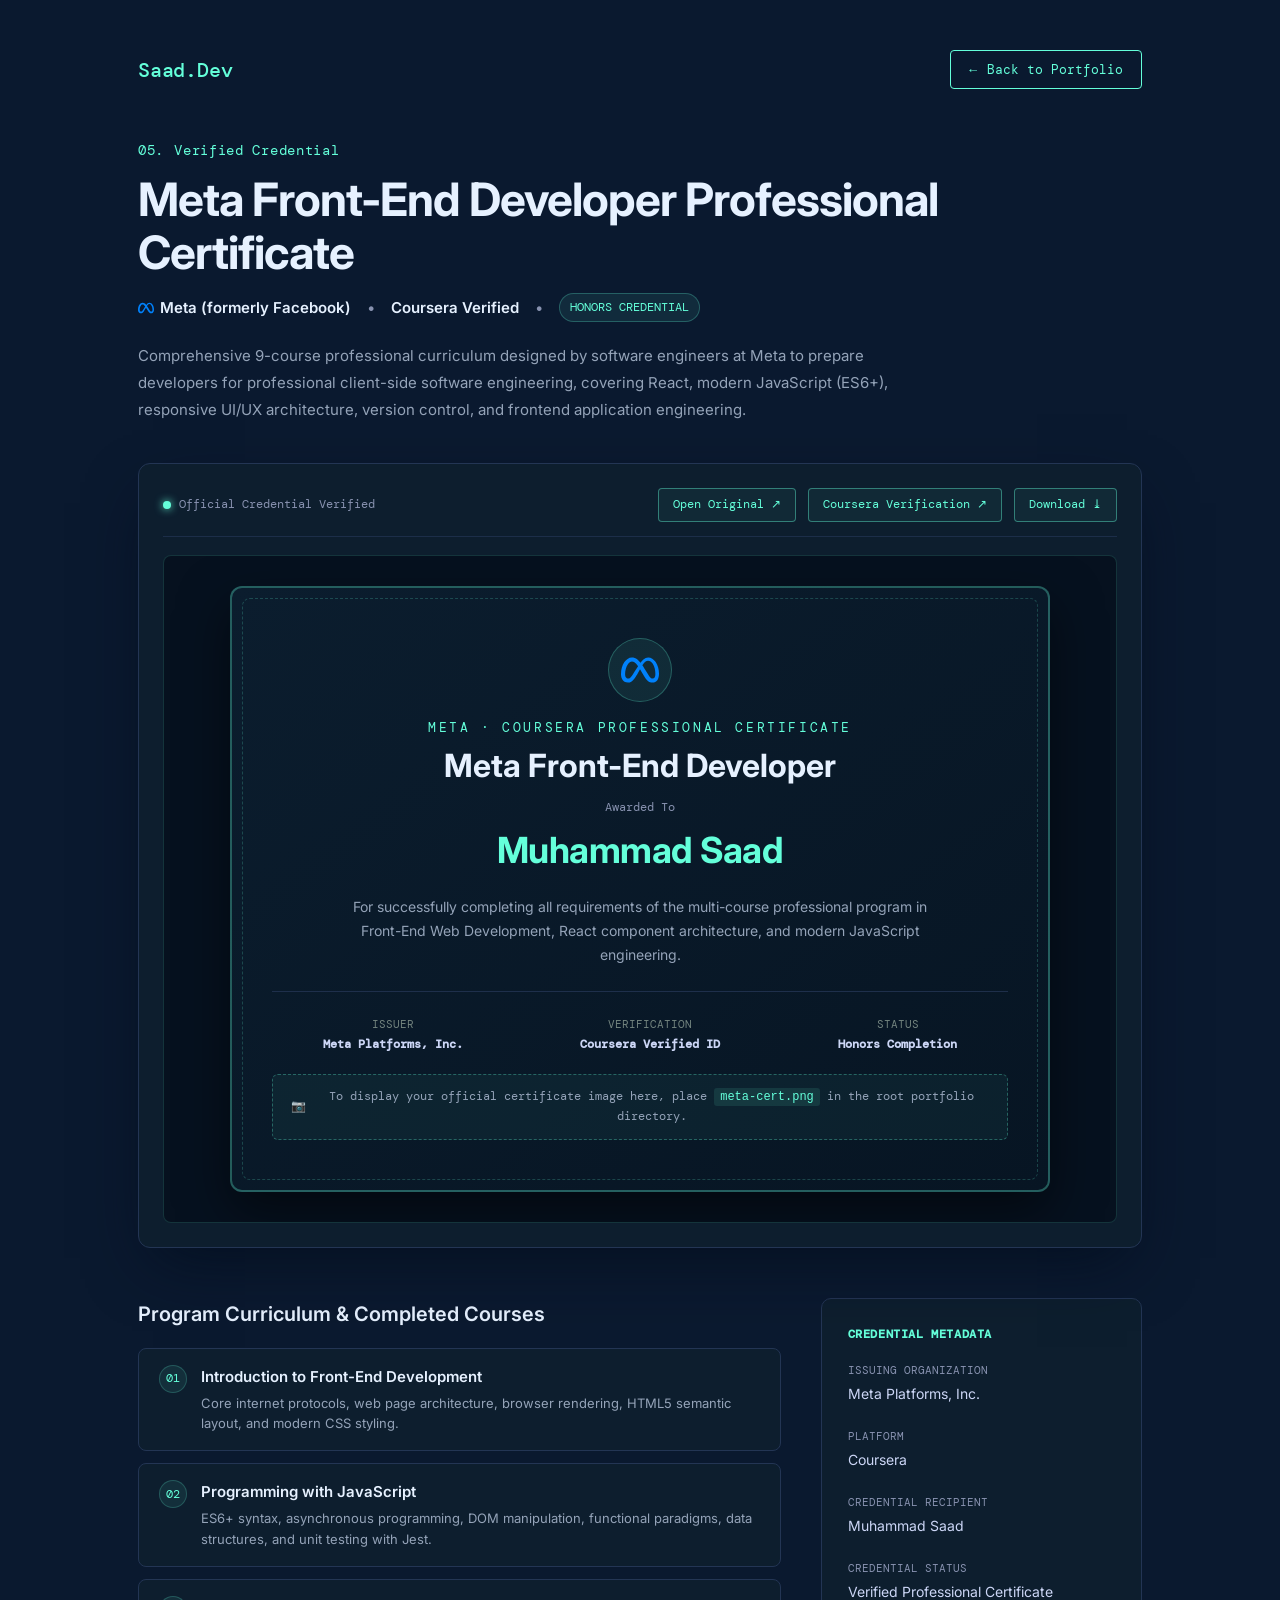
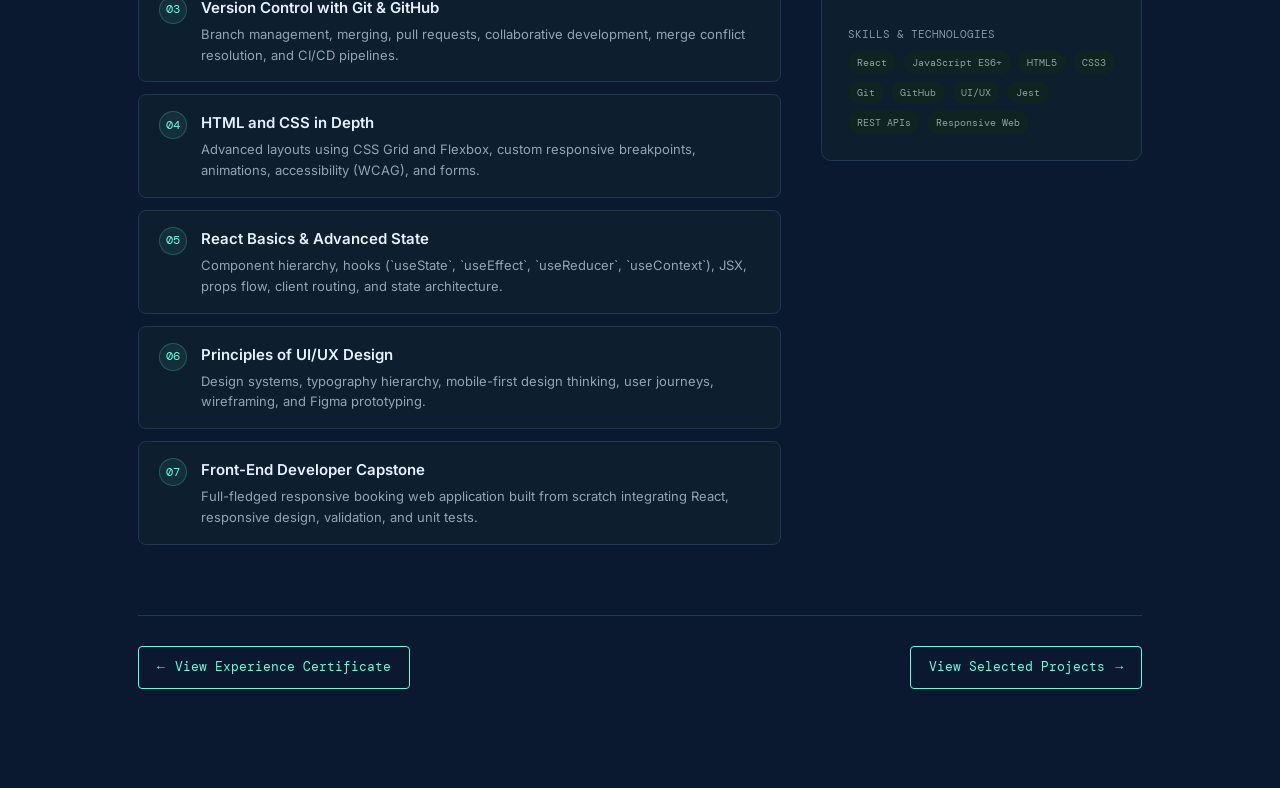
==== commit 64cdef0a: "Full Project" ====
--- a/certifications/index.html
+++ b/certifications/index.html
@@ -11,6 +11,7 @@
   <link
     href="https://fonts.googleapis.com/css2?family=DM+Mono:wght@400;500&family=Inter:wght@400;500;600;700&display=swap"
     rel="stylesheet">
+  <link rel="icon" type="image/svg+xml" href="../favicon.svg">
   <link rel="stylesheet" href="../style.css">
   <style>
     .cert-page {
@@ -465,15 +466,8 @@
 <body>
   <div class="cert-page">
     <nav class="cert-nav">
-      <a class="logo" href="../#top" aria-label="home">
-        <svg viewBox="0 0 84 96" width="42" height="48" fill="none" xmlns="http://www.w3.org/2000/svg">
-          <polygon points="42 3, 80 25, 80 71, 42 93, 4 71, 4 25" stroke="#64ffda" stroke-width="5"
-            stroke-linecap="round" stroke-linejoin="round" />
-          <text x="42" y="61" text-anchor="middle" fill="#64ffda" font-size="34" font-family="'DM Mono', monospace"
-            font-weight="600">S</text>
-        </svg>
-      </a>
-      <a href="../#certifications" class="back-btn">
+      <a class="logo" href="../index.html#top" aria-label="home">Saad.Dev</a>
+      <a href="../index.html" class="back-btn" onclick="if(window.history.length > 1){ window.history.back(); return false; }">
         <span>←</span> Back to Portfolio
       </a>
     </nav>
--- a/style.css
+++ b/style.css
@@ -97,7 +97,6 @@
   align-items: center;
   gap: 50px;
   margin-left: auto;
-  margin-right: 32px
 }
 
 nav a {
@@ -111,19 +110,139 @@
   color: var(--green);
 }
 
-.resume-btn {
-  border: 1px solid var(--green);
-  border-radius: 4px;
-  padding: 10px 16px;
-  color: var(--green);
-  font: 400 13px var(--mono);
+.menu-toggle {
+  display: none;
   background: transparent;
-  transition: .25s
-}
-
-.resume-btn:hover {
-  background: rgba(100, 255, 218, .1)
-}
+  border: 1px solid rgba(100, 255, 218, 0.28);
+  border-radius: 6px;
+  width: 42px;
+  height: 42px;
+  padding: 10px 8px;
+  flex-direction: column;
+  justify-content: space-between;
+  align-items: center;
+  cursor: pointer;
+  z-index: 1002;
+  transition: all 0.25s ease;
+}
+
+.menu-toggle:hover,
+.menu-toggle:focus-visible {
+  border-color: var(--green);
+  background: rgba(100, 255, 218, 0.08);
+  outline: none;
+}
+
+.hamburger-bar {
+  display: block;
+  width: 22px;
+  height: 2px;
+  background: var(--green);
+  border-radius: 2px;
+  transition: transform 0.3s cubic-bezier(0.645, 0.045, 0.355, 1),
+              opacity 0.2s ease;
+  transform-origin: center;
+}
+
+.menu-toggle.is-active .hamburger-bar:nth-child(1) {
+  transform: translateY(7px) rotate(45deg);
+}
+
+.menu-toggle.is-active .hamburger-bar:nth-child(2) {
+  opacity: 0;
+  transform: scaleX(0);
+}
+
+.menu-toggle.is-active .hamburger-bar:nth-child(3) {
+  transform: translateY(-7px) rotate(-45deg);
+}
+
+/* Status Marquee Ticker on Home Screen */
+.home-ticker {
+  width: 100%;
+  margin-top: 100px;
+  height: 38px;
+  background: rgba(10, 25, 47, 0.65);
+  border-top: 1px solid rgba(100, 255, 218, 0.12);
+  border-bottom: 1px solid rgba(100, 255, 218, 0.12);
+  overflow: hidden;
+  display: flex;
+  align-items: center;
+  position: relative;
+  z-index: 5;
+}
+
+.ticker-track {
+  display: flex;
+  width: max-content;
+  will-change: transform;
+  white-space: nowrap;
+  animation: tickerSlide 17s linear infinite;
+}
+
+@keyframes tickerSlide {
+  0% {
+    transform: translateX(0);
+  }
+  100% {
+    transform: translateX(-50%);
+  }
+}
+
+.ticker-content {
+  display: flex;
+  align-items: center;
+  flex-shrink: 0;
+}
+
+.ticker-item {
+  display: inline-flex;
+  align-items: center;
+  gap: 7px;
+  font: 500 11px var(--mono);
+  color: var(--text-bright);
+  letter-spacing: 0.1em;
+  padding: 0 16px;
+  user-select: none;
+}
+
+.ticker-icon {
+  font-size: 13px;
+  display: inline-flex;
+  align-items: center;
+}
+
+.ticker-bullet {
+  color: var(--green);
+  font-size: 11px;
+  opacity: 0.7;
+  padding: 0 4px;
+  user-select: none;
+}
+
+.ticker-status-dot {
+  display: inline-block;
+  width: 8px;
+  height: 8px;
+  border-radius: 50%;
+  background: #00ff00;
+  box-shadow: 0 0 10px #00ff00;
+  animation: pulseTickerDot 2s infinite ease-in-out;
+}
+
+@keyframes pulseTickerDot {
+  0%, 100% {
+    transform: scale(1);
+    opacity: 1;
+    box-shadow: 0 0 6px #00ff00;
+  }
+  50% {
+    transform: scale(1.3);
+    opacity: 0.75;
+    box-shadow: 0 0 14px #00ff00;
+  }
+}
+
 
 .side-left {
   width: 40px;
@@ -199,9 +318,9 @@
 
 .hero {
   max-width: 1000px;
-  min-height: 100vh;
+  min-height: calc(100vh - 145px);
   margin: 0 auto;
-  padding: 100px 28px 40px;
+  padding: 40px 28px 60px;
   display: flex;
   flex-direction: column;
   justify-content: center;
@@ -1008,6 +1127,28 @@
   margin-bottom: 30px
 }
 
+.primary-btn {
+  display: inline-block;
+  border: 1px solid var(--green);
+  color: var(--green);
+  background: transparent;
+  font: 500 14px var(--mono);
+  padding: 18px 28px;
+  border-radius: 4px;
+  text-decoration: none;
+  line-height: 1;
+  transition: .25s cubic-bezier(.645, .045, .355, 1);
+}
+
+.primary-btn:hover {
+  background: rgba(100, 255, 218, .1);
+  transform: translateY(-3px);
+}
+
+.mobile-social-pill {
+  display: none;
+}
+
 footer {
   max-width: 1000px;
   margin: auto;
@@ -1044,17 +1185,82 @@
     height: 65px;
   }
 
+  .menu-toggle {
+    display: flex;
+    margin-left: auto;
+  }
+
+
   .site-header nav {
-    display: none
-  }
-
-  .resume-btn {
-    margin-left: auto
+    position: fixed;
+    top: 0;
+    right: 0;
+    bottom: 0;
+    width: min(78vw, 320px);
+    height: 100vh;
+    background: #112240;
+    box-shadow: -10px 0 30px -10px rgba(2, 12, 27, 0.9);
+    border-left: 1px solid rgba(100, 255, 218, 0.15);
+    display: flex;
+    flex-direction: column;
+    justify-content: center;
+    align-items: center;
+    gap: 28px;
+    padding: 60px 24px;
+    margin: 0;
+    z-index: 1001;
+    transform: translateX(100%);
+    visibility: hidden;
+    transition: transform 0.35s cubic-bezier(0.645, 0.045, 0.355, 1),
+                visibility 0.35s ease;
+  }
+
+  .site-header nav.nav-open {
+    transform: translateX(0);
+    visibility: visible;
+  }
+
+  .site-header nav a {
+    font-size: 15px;
+    letter-spacing: 0.08em;
+    padding: 10px 20px;
+    width: 100%;
+    text-align: center;
+    border-radius: 6px;
+    color: #ccd6f6;
+    transition: all 0.2s ease;
+  }
+
+  .site-header nav a:hover,
+  .site-header nav a.active {
+    color: var(--green);
+    background: rgba(100, 255, 218, 0.07);
+  }
+
+  .site-header.nav-open-header {
+    transform: translateY(0) !important;
+  }
+
+  .home-ticker {
+    margin-top: 85px;
+    height: 34px;
   }
 
   .hero {
-    padding: 95px 22px 60px;
-    min-height: 100vh;
+    padding: 30px 22px 50px;
+    min-height: auto;
+  }
+
+  .ticker-item {
+    font-size: 10px;
+    letter-spacing: 0.08em;
+    padding: 0 12px;
+    gap: 5px;
+  }
+
+  .ticker-bullet {
+    font-size: 10px;
+    padding: 0 2px;
   }
 
   .eyebrow {
@@ -1129,6 +1335,8 @@
   .experience-cert {
     max-width: 320px;
     width: 100%;
+    margin: 0 auto;
+    justify-self: center;
   }
 
   .date {
@@ -1146,6 +1354,8 @@
     width: 100%;
     height: auto;
     aspect-ratio: 16 / 10;
+    margin: 0 auto;
+    justify-self: center;
   }
 
   .project-row:hover {
@@ -1201,4 +1411,47 @@
     padding: 28px 22px;
     flex-direction: column
   }
+
+  .mobile-social-pill {
+    display: inline-flex;
+    align-items: center;
+    gap: 14px;
+    margin: 45px auto 0;
+    padding: 10px 22px;
+    background: rgba(17, 34, 64, 0.9);
+    border: 1px solid rgba(100, 255, 218, 0.28);
+    border-radius: 9999px;
+    box-shadow: 0 10px 25px -5px rgba(2, 12, 27, 0.8), 0 0 15px -2px rgba(100, 255, 218, 0.12);
+  }
+
+  .mobile-social-pill .pill-link {
+    display: inline-flex;
+    align-items: center;
+    gap: 8px;
+    font: 500 12.5px var(--mono);
+    color: #ccd6f6;
+    text-decoration: none;
+    transition: all 0.2s ease;
+  }
+
+  .mobile-social-pill .pill-link svg {
+    color: var(--green);
+    transition: transform 0.2s ease;
+  }
+
+  .mobile-social-pill .pill-link:hover,
+  .mobile-social-pill .pill-link:active {
+    color: var(--green);
+  }
+
+  .mobile-social-pill .pill-link:hover svg,
+  .mobile-social-pill .pill-link:active svg {
+    transform: scale(1.15);
+  }
+
+  .mobile-social-pill .pill-separator {
+    color: rgba(100, 255, 218, 0.35);
+    font-size: 11px;
+    user-select: none;
+  }
 }
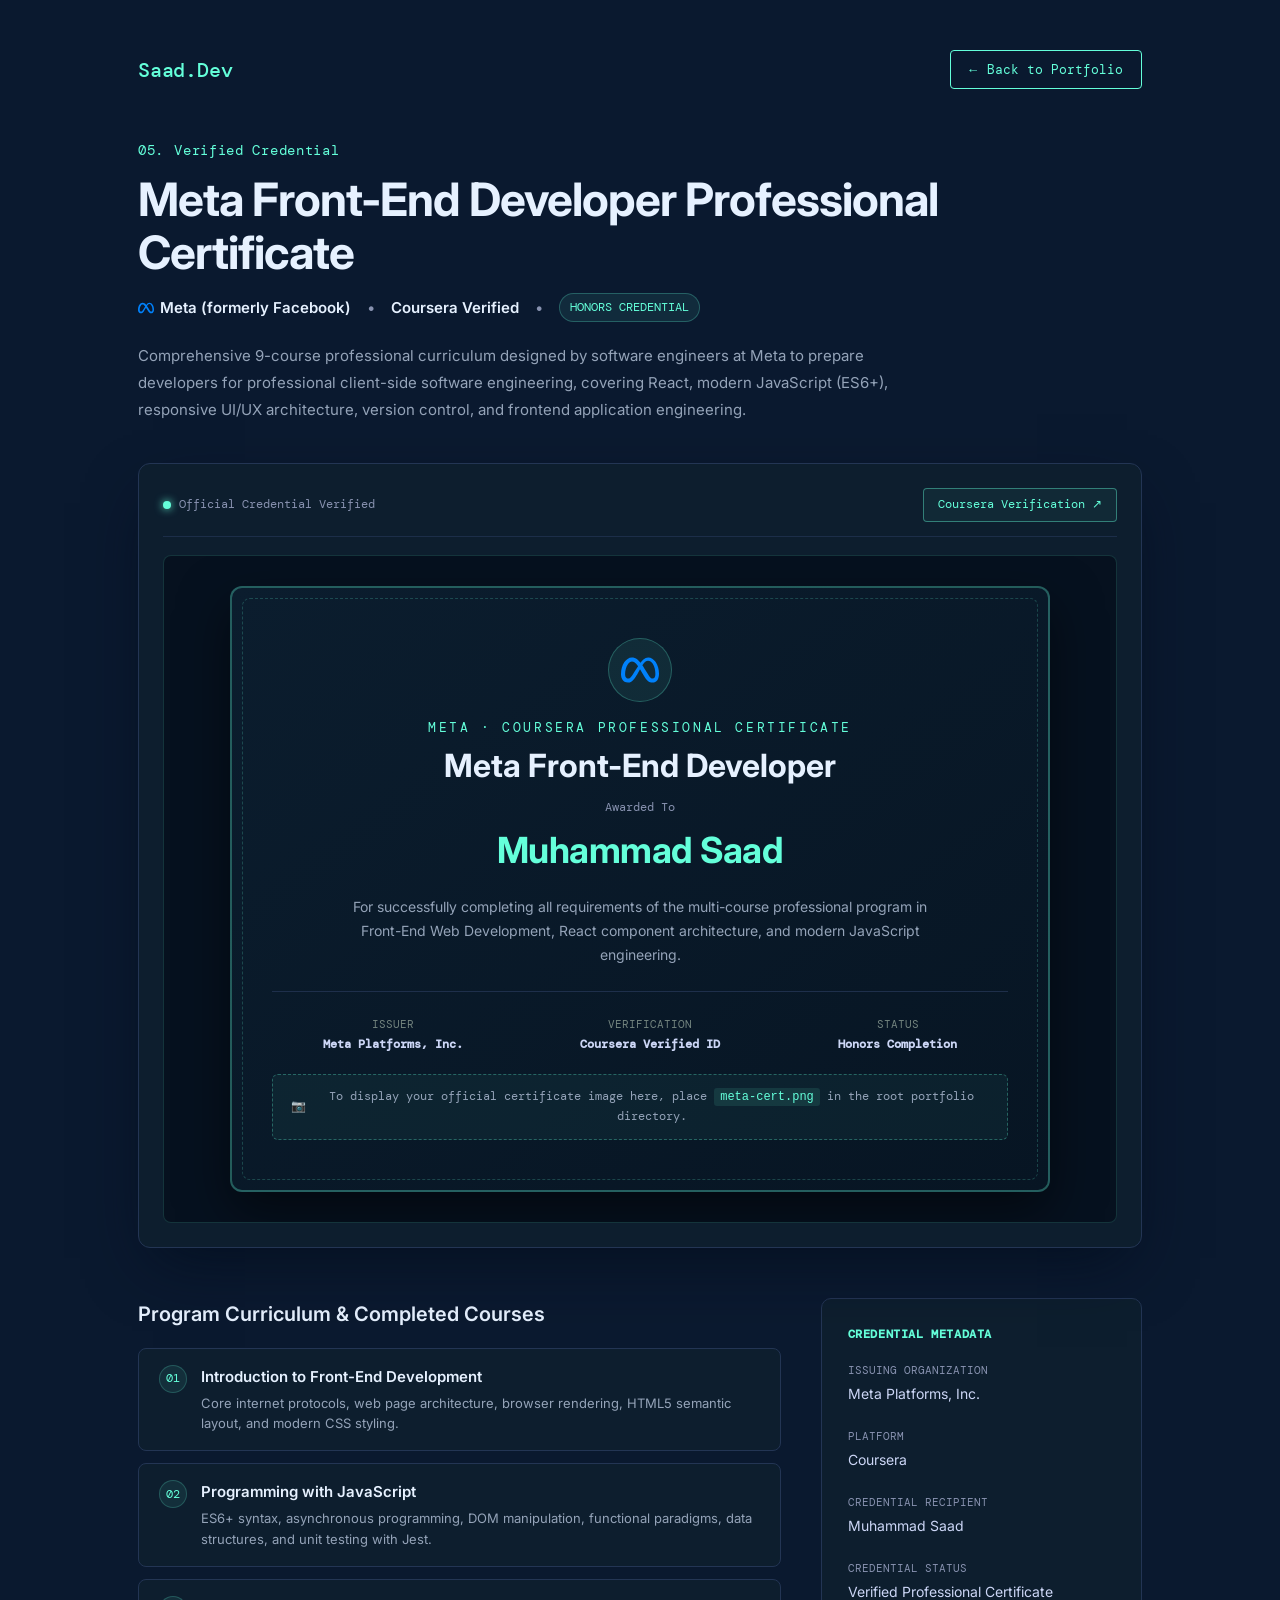
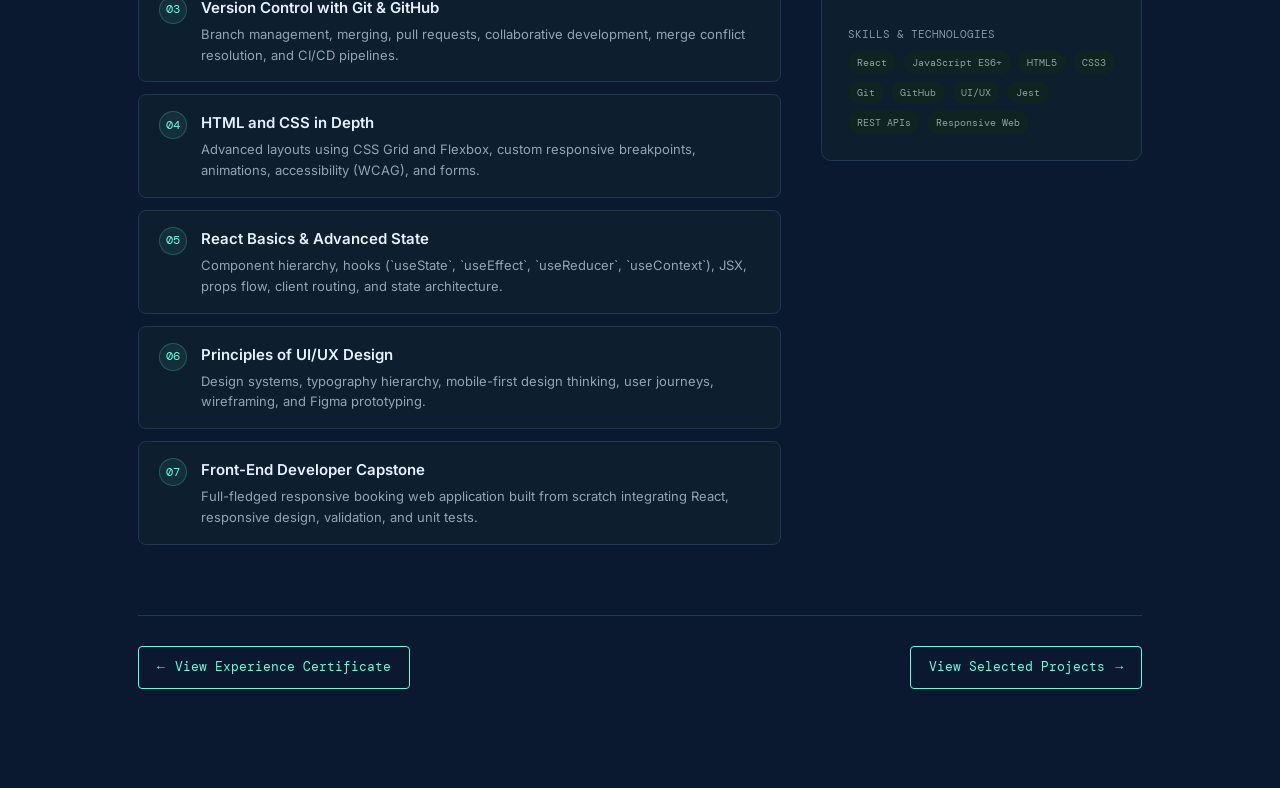
==== commit 8688026b: "Portfolio Ready" ====
--- a/certifications/index.html
+++ b/certifications/index.html
@@ -503,17 +503,17 @@
           <span></span> Official Credential Verified
         </div>
         <div class="cert-actions">
-          <a href="../meta-cert.png" target="_blank" class="cert-action-btn" title="Open certificate image in new tab">
+          <!-- <a href="../meta-cert.png" target="_blank" class="cert-action-btn" title="Open certificate image in new tab">
             Open Original ↗
-          </a>
+          </a> -->
           <a href="https://www.coursera.org/" target="_blank" rel="noreferrer" class="cert-action-btn"
             title="Verify on Coursera">
             Coursera Verification ↗
           </a>
-          <a href="../meta-cert.png" target="_blank" download="Muhammad_Saad_Meta_Certificate.png"
+          <!-- <a href="../meta-cert.png" target="_blank" download="Muhammad_Saad_Meta_Certificate.png"
             class="cert-action-btn" title="Download certificate image">
             Download ⤓
-          </a>
+          </a> -->
         </div>
       </div>
 
--- a/style.css
+++ b/style.css
@@ -1247,8 +1247,13 @@
   }
 
   .hero {
-    padding: 30px 22px 50px;
-    min-height: auto;
+    padding: 40px 22px 60px;
+    min-height: calc(100vh - 120px);
+    display: flex;
+    flex-direction: column;
+    justify-content: center;
+    align-items: center;
+    text-align: center;
   }
 
   .ticker-item {
@@ -1265,32 +1270,42 @@
 
   .eyebrow {
     font-size: 14px;
-    margin-bottom: 20px
+    margin-bottom: 20px;
+    text-align: center;
   }
 
   .hero h1,
   .hero-title {
-    font-size: clamp(36px, 10vw, 60px)
+    font-size: clamp(36px, 10vw, 60px);
+    text-align: center;
   }
 
   .hero h2,
   .hero-subtitle {
     font-size: clamp(36px, 10vw, 60px);
-    margin-top: 8px
+    margin-top: 8px;
+    text-align: center;
   }
 
   .hero-copy {
     font-size: 15px;
-    margin-top: 20px
+    margin-top: 20px;
+    text-align: center;
+    max-width: 500px;
+    margin-left: auto;
+    margin-right: auto;
   }
 
   .hero-actions {
-    margin-top: 36px
+    margin-top: 36px;
+    justify-content: center;
+    width: 100%;
   }
 
   .hero-btn {
     padding: 16px 22px;
-    font-size: 13px
+    font-size: 13px;
+    text-align: center;
   }
 
   .section {
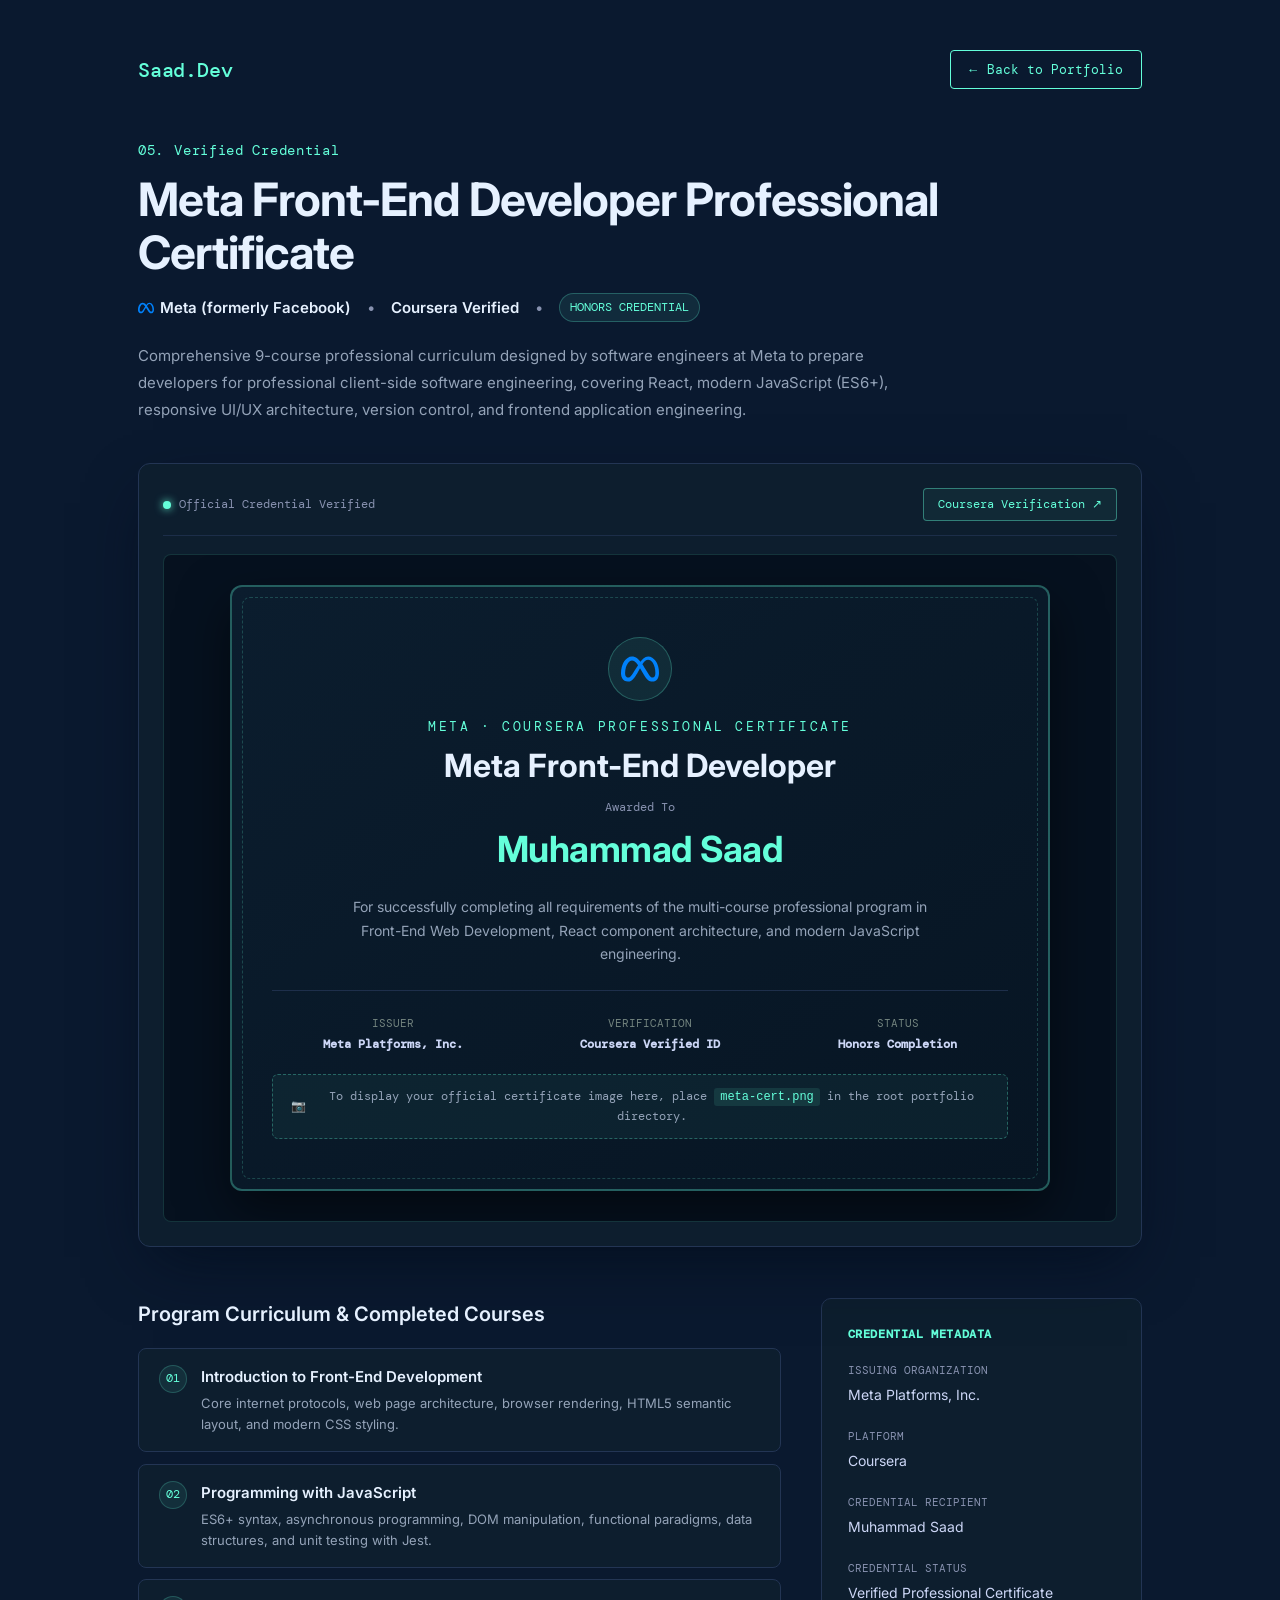
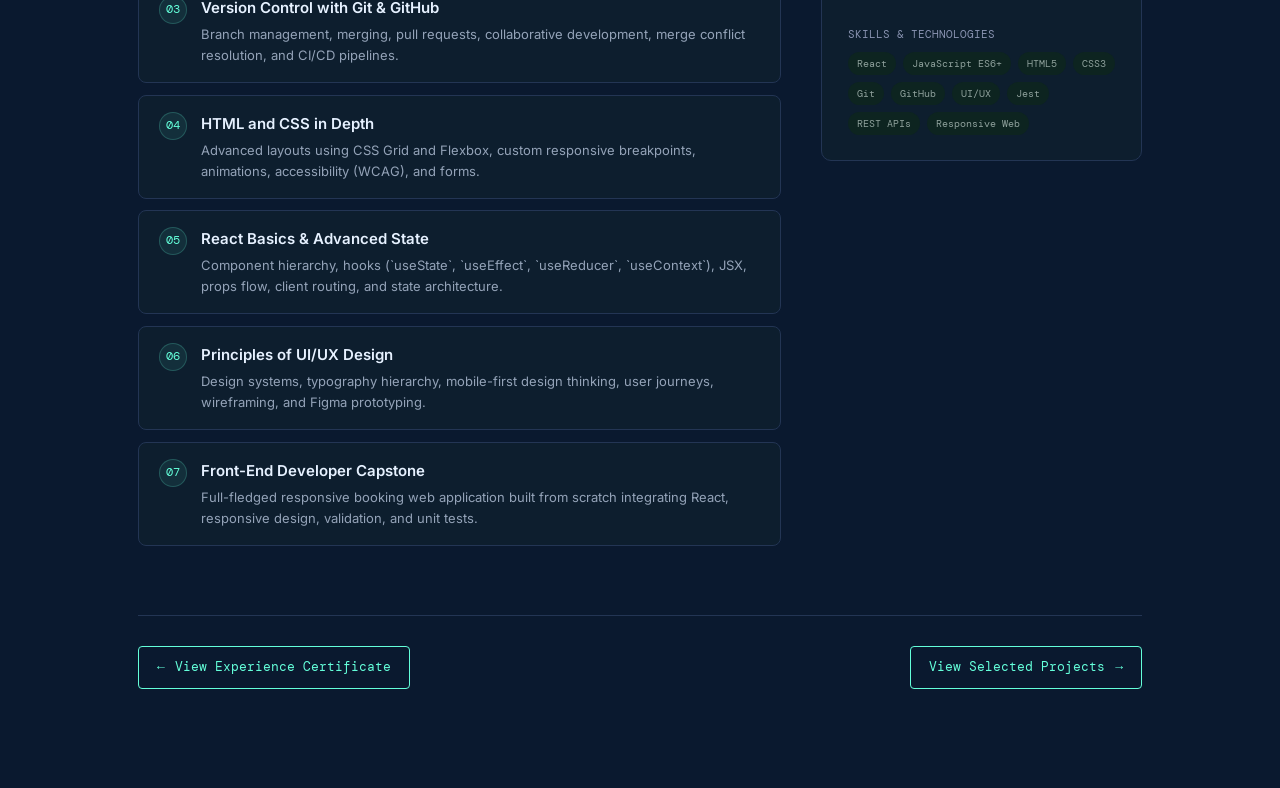
==== commit edfcf5dd: "Some Changes" ====
--- a/certifications/index.html
+++ b/certifications/index.html
@@ -664,6 +664,8 @@
       </a>
     </div>
   </div>
+
+  <script src="../script.js"></script>
 </body>
 
 </html>
--- a/style.css
+++ b/style.css
@@ -441,11 +441,16 @@
   content: "";
   display: block;
   position: relative;
-  width: 300px;
-  max-width: 100%;
+  width: 0;
+  max-width: 300px;
   height: 1px;
   margin-left: 20px;
   background-color: var(--line);
+  transition: width 0.85s cubic-bezier(0.16, 1, 0.3, 1) 0.2s;
+}
+
+.section-label.is-revealed::after {
+  width: 300px;
 }
 
 .about-grid {
@@ -1109,7 +1114,10 @@
   margin: 170px auto 0;
   padding: 130px 28px;
   text-align: center;
-  border-top: 1px solid var(--line)
+  border-top: 1px solid var(--line);
+  display: flex;
+  flex-direction: column;
+  align-items: center;
 }
 
 .contact h2 {
@@ -1146,7 +1154,46 @@
 }
 
 .mobile-social-pill {
-  display: none;
+  display: inline-flex;
+  align-items: center;
+  gap: 14px;
+  margin: 32px auto 0;
+  padding: 10px 22px;
+  background: rgba(17, 34, 64, 0.9);
+  border: 1px solid rgba(100, 255, 218, 0.28);
+  border-radius: 9999px;
+  box-shadow: 0 10px 25px -5px rgba(2, 12, 27, 0.8), 0 0 15px -2px rgba(100, 255, 218, 0.12);
+}
+
+.mobile-social-pill .pill-link {
+  display: inline-flex;
+  align-items: center;
+  gap: 8px;
+  font: 500 12.5px var(--mono);
+  color: #ccd6f6;
+  text-decoration: none;
+  transition: all 0.2s ease;
+}
+
+.mobile-social-pill .pill-link svg {
+  color: var(--green);
+  transition: transform 0.2s ease;
+}
+
+.mobile-social-pill .pill-link:hover,
+.mobile-social-pill .pill-link:active {
+  color: var(--green);
+}
+
+.mobile-social-pill .pill-link:hover svg,
+.mobile-social-pill .pill-link:active svg {
+  transform: scale(1.15);
+}
+
+.mobile-social-pill .pill-separator {
+  color: rgba(100, 255, 218, 0.35);
+  font-size: 11px;
+  user-select: none;
 }
 
 footer {
@@ -1163,6 +1210,14 @@
 
 footer a:hover {
   color: var(--green)
+}
+
+/* Hide side social icons and email on 1149x686 and below */
+@media (max-width: 1149px), (max-height: 686px) {
+  .side-left,
+  .side-right {
+    display: none !important;
+  }
 }
 
 @media(max-width:760px) {
@@ -1326,6 +1381,10 @@
     margin-left: 12px;
   }
 
+  .section-label.is-revealed::after {
+    width: clamp(60px, 35vw, 160px);
+  }
+
   .about-grid,
   .learning-row {
     grid-template-columns: 1fr;
@@ -1426,47 +1485,148 @@
     padding: 28px 22px;
     flex-direction: column
   }
-
-  .mobile-social-pill {
-    display: inline-flex;
+}
+
+/* ==========================================================================
+   SCROLL REVEAL & INTERACTIVE SCROLL ANIMATION ENGINE
+   ========================================================================== */
+
+/* Base Scroll Reveal Element */
+.reveal-item {
+  opacity: 0;
+  transform: translateY(32px);
+  transition: opacity 0.8s cubic-bezier(0.16, 1, 0.3, 1),
+              transform 0.8s cubic-bezier(0.16, 1, 0.3, 1);
+  will-change: opacity, transform;
+  transition-delay: var(--reveal-delay, 0ms);
+}
+
+.reveal-item.is-revealed {
+  opacity: 1;
+  transform: translateY(0);
+}
+
+/* Directional & Scale Reveal Variants */
+.reveal-item-left {
+  opacity: 0;
+  transform: translateX(-35px);
+  transition: opacity 0.8s cubic-bezier(0.16, 1, 0.3, 1),
+              transform 0.8s cubic-bezier(0.16, 1, 0.3, 1);
+  will-change: opacity, transform;
+  transition-delay: var(--reveal-delay, 0ms);
+}
+
+.reveal-item-left.is-revealed {
+  opacity: 1;
+  transform: translateX(0);
+}
+
+.reveal-item-right {
+  opacity: 0;
+  transform: translateX(35px);
+  transition: opacity 0.8s cubic-bezier(0.16, 1, 0.3, 1),
+              transform 0.8s cubic-bezier(0.16, 1, 0.3, 1);
+  will-change: opacity, transform;
+  transition-delay: var(--reveal-delay, 0ms);
+}
+
+.reveal-item-right.is-revealed {
+  opacity: 1;
+  transform: translateX(0);
+}
+
+.reveal-item-scale {
+  opacity: 0;
+  transform: scale(0.94) translateY(24px);
+  transition: opacity 0.85s cubic-bezier(0.16, 1, 0.3, 1),
+              transform 0.85s cubic-bezier(0.16, 1, 0.3, 1);
+  will-change: opacity, transform;
+  transition-delay: var(--reveal-delay, 0ms);
+}
+
+.reveal-item-scale.is-revealed {
+  opacity: 1;
+  transform: scale(1) translateY(0);
+}
+
+.reveal-item-fade {
+  opacity: 0;
+  transition: opacity 0.85s cubic-bezier(0.16, 1, 0.3, 1);
+  transition-delay: var(--reveal-delay, 0ms);
+}
+
+.reveal-item-fade.is-revealed {
+  opacity: 1;
+}
+
+/* Subtle Interactive Lift on Project & Experience Cards when visible */
+.experience-row.reveal-item.is-revealed,
+.project-row.reveal-item.is-revealed,
+.skill-group.reveal-item.is-revealed {
+  transition: opacity 0.8s cubic-bezier(0.16, 1, 0.3, 1),
+              transform 0.4s cubic-bezier(0.16, 1, 0.3, 1),
+              background 0.25s ease,
+              border-color 0.25s ease,
+              box-shadow 0.25s ease;
+}
+
+/* Floating Back to Top Button (Mobile Only) */
+.scroll-to-top-btn {
+  display: none;
+}
+
+@media (max-width: 760px) {
+  .scroll-to-top-btn {
+    position: fixed;
+    bottom: 20px;
+    right: 20px;
+    width: 42px;
+    height: 42px;
+    border-radius: 50%;
+    background: rgba(17, 34, 64, 0.92);
+    border: 1px solid rgba(100, 255, 218, 0.35);
+    color: var(--green);
+    display: flex;
     align-items: center;
-    gap: 14px;
-    margin: 45px auto 0;
-    padding: 10px 22px;
-    background: rgba(17, 34, 64, 0.9);
-    border: 1px solid rgba(100, 255, 218, 0.28);
-    border-radius: 9999px;
-    box-shadow: 0 10px 25px -5px rgba(2, 12, 27, 0.8), 0 0 15px -2px rgba(100, 255, 218, 0.12);
-  }
-
-  .mobile-social-pill .pill-link {
-    display: inline-flex;
-    align-items: center;
-    gap: 8px;
-    font: 500 12.5px var(--mono);
-    color: #ccd6f6;
-    text-decoration: none;
-    transition: all 0.2s ease;
-  }
-
-  .mobile-social-pill .pill-link svg {
-    color: var(--green);
-    transition: transform 0.2s ease;
-  }
-
-  .mobile-social-pill .pill-link:hover,
-  .mobile-social-pill .pill-link:active {
-    color: var(--green);
-  }
-
-  .mobile-social-pill .pill-link:hover svg,
-  .mobile-social-pill .pill-link:active svg {
-    transform: scale(1.15);
-  }
-
-  .mobile-social-pill .pill-separator {
-    color: rgba(100, 255, 218, 0.35);
-    font-size: 11px;
-    user-select: none;
+    justify-content: center;
+    font-size: 17px;
+    cursor: pointer;
+    z-index: 998;
+    opacity: 0;
+    visibility: hidden;
+    transform: translateY(16px);
+    backdrop-filter: blur(10px);
+    -webkit-backdrop-filter: blur(10px);
+    box-shadow: 0 10px 25px -5px rgba(2, 12, 27, 0.8), 0 0 15px -3px rgba(100, 255, 218, 0.2);
+    transition: all 0.3s cubic-bezier(0.16, 1, 0.3, 1);
+  }
+
+  .scroll-to-top-btn:hover,
+  .scroll-to-top-btn:active {
+    background: rgba(100, 255, 218, 0.15);
+    border-color: var(--green);
+    transform: translateY(-2px);
+    box-shadow: 0 15px 30px -5px rgba(2, 12, 27, 0.9), 0 0 20px 0 rgba(100, 255, 218, 0.4);
+  }
+
+  .scroll-to-top-btn.is-active {
+    opacity: 1;
+    visibility: visible;
+    transform: translateY(0);
+  }
+}
+
+/* Respect user's motion preferences */
+@media (prefers-reduced-motion: reduce) {
+  .reveal-item,
+  .reveal-item-left,
+  .reveal-item-right,
+  .reveal-item-scale,
+  .reveal-item-fade,
+  .section-label::after {
+    opacity: 1 !important;
+    transform: none !important;
+    transition: none !important;
+    width: 300px !important;
   }
 }
